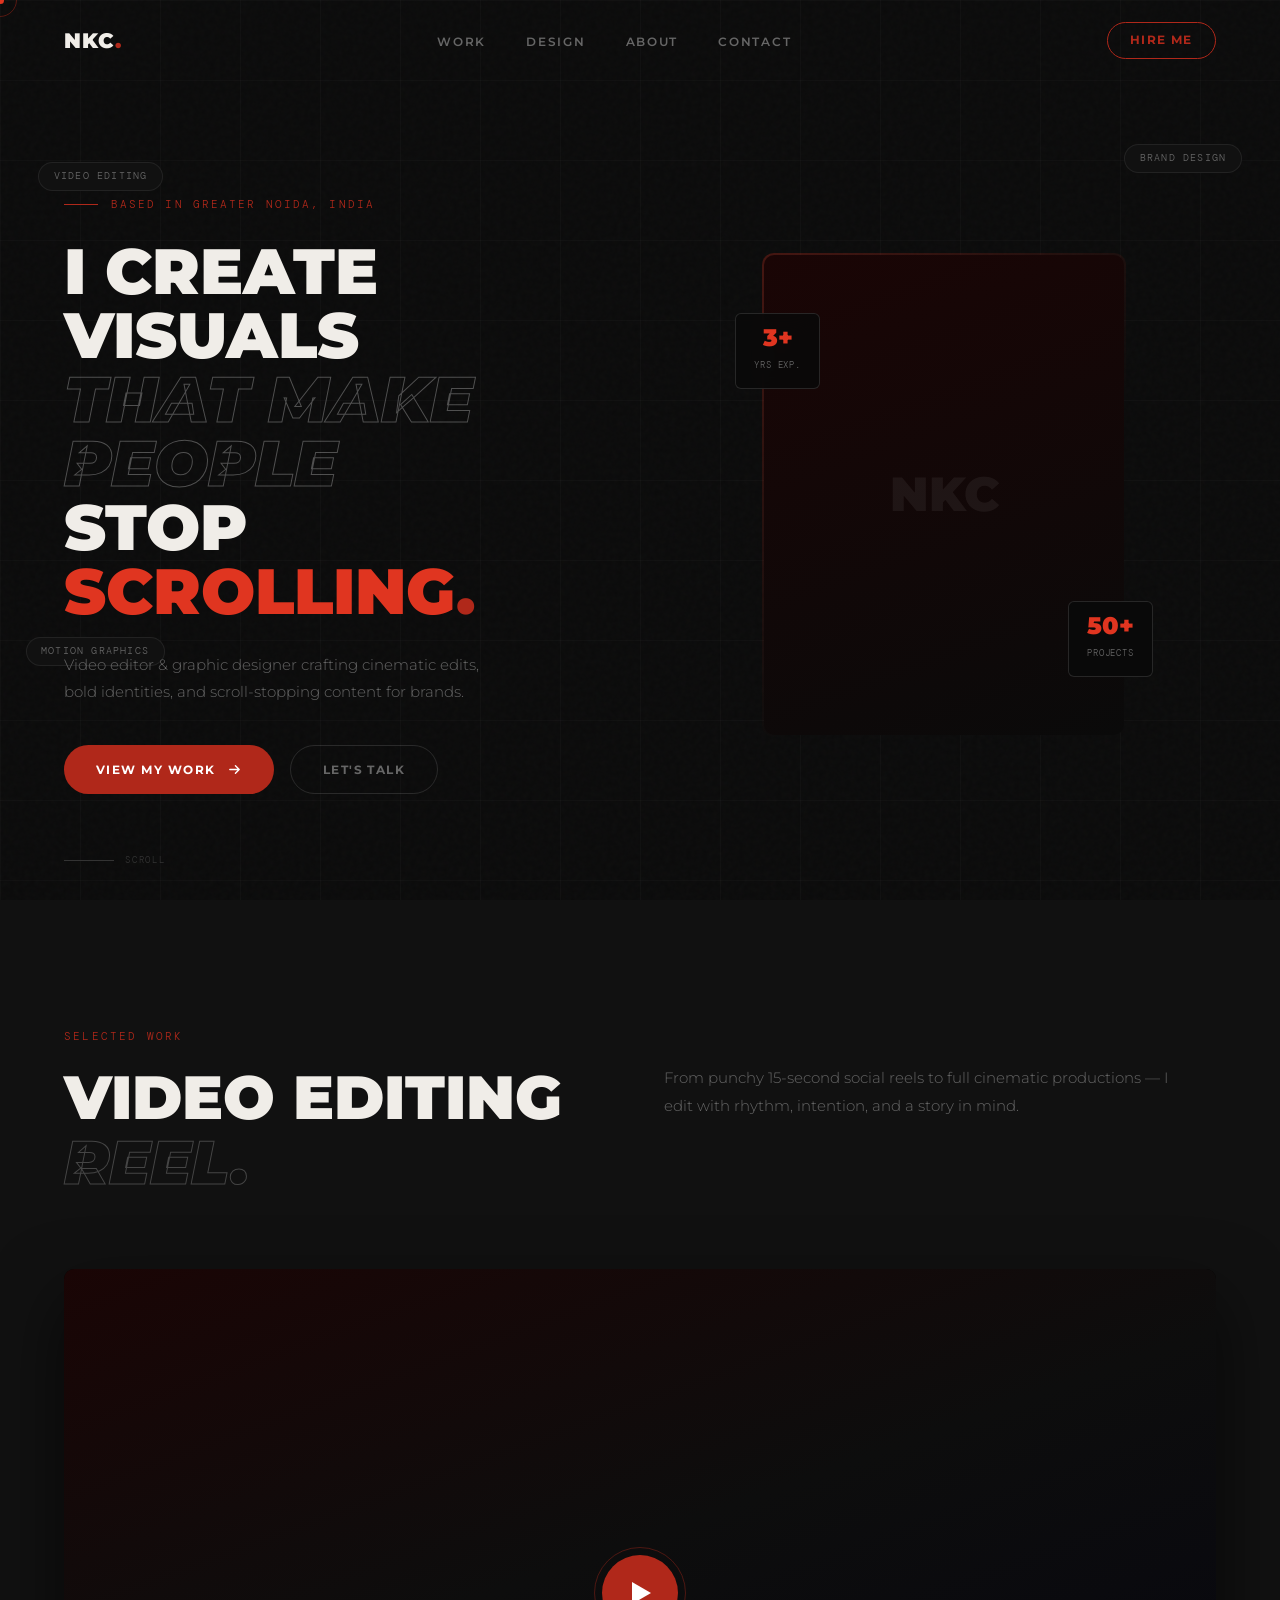
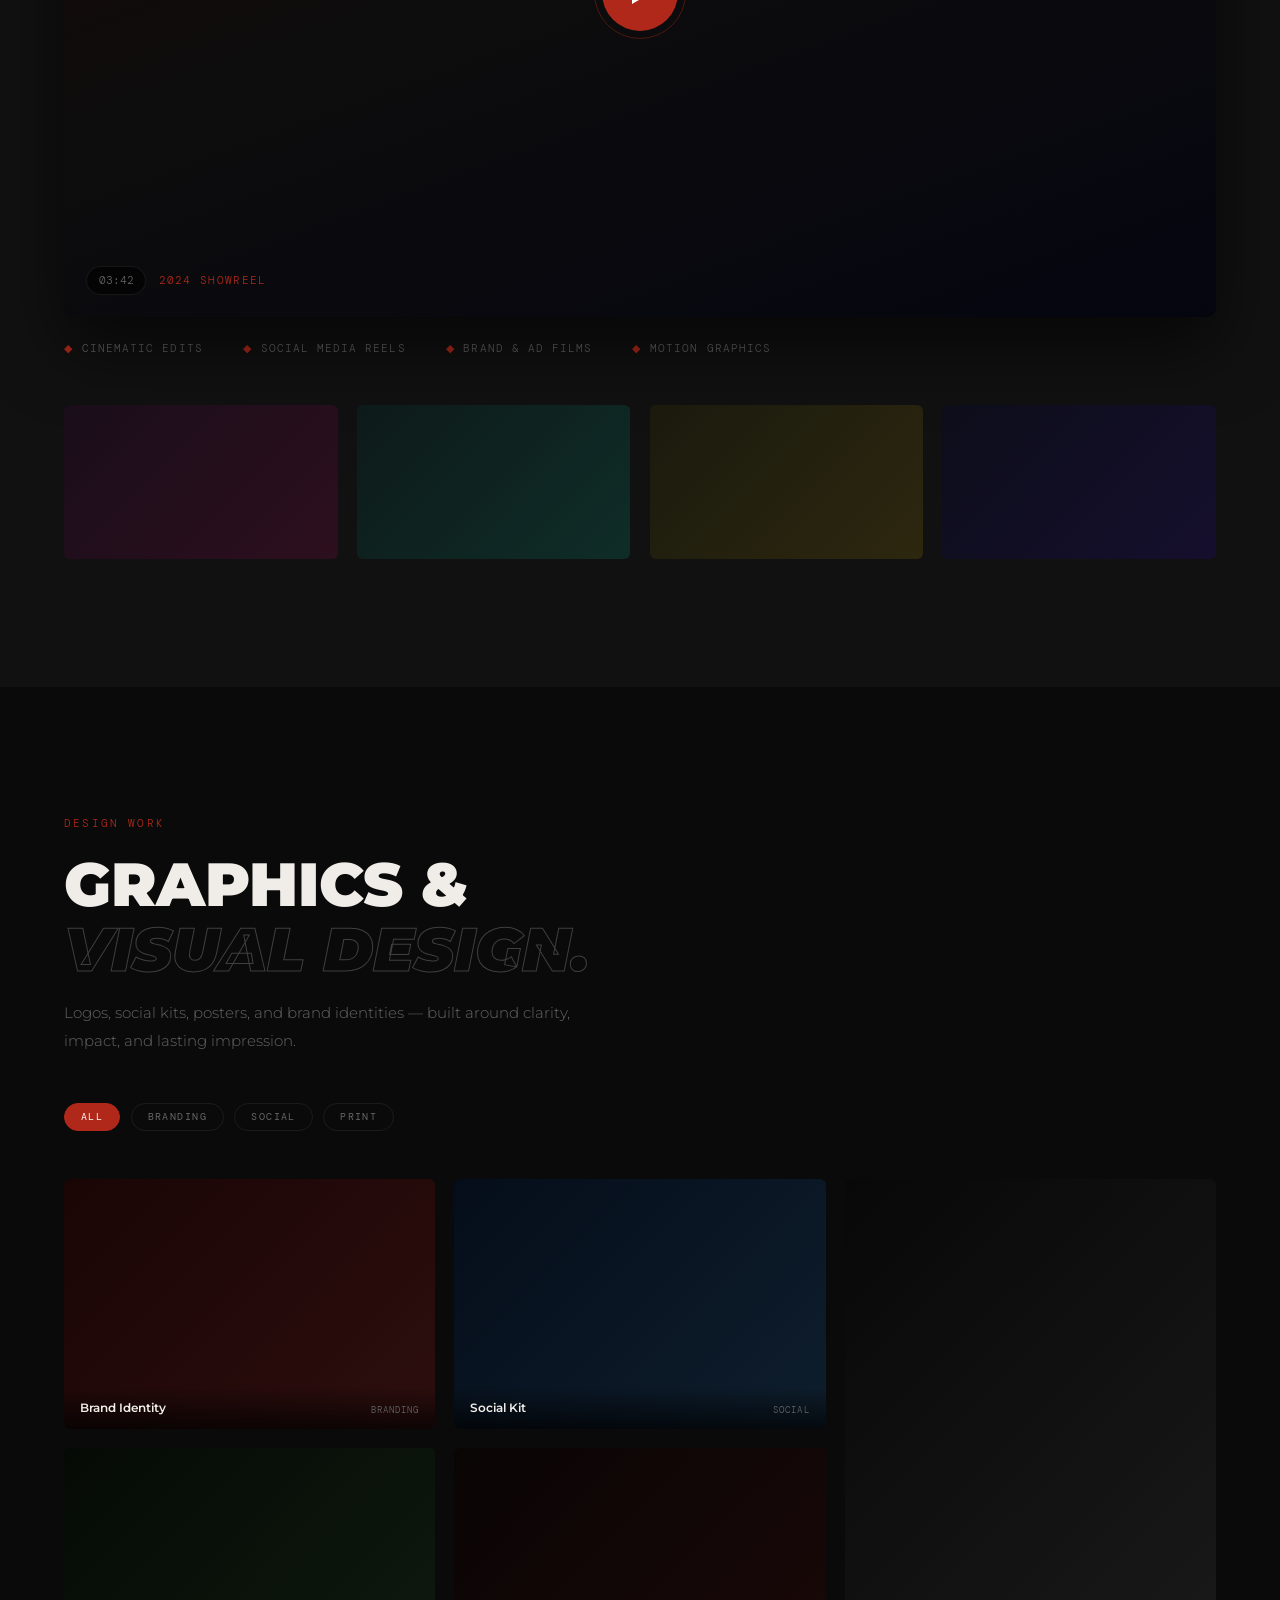
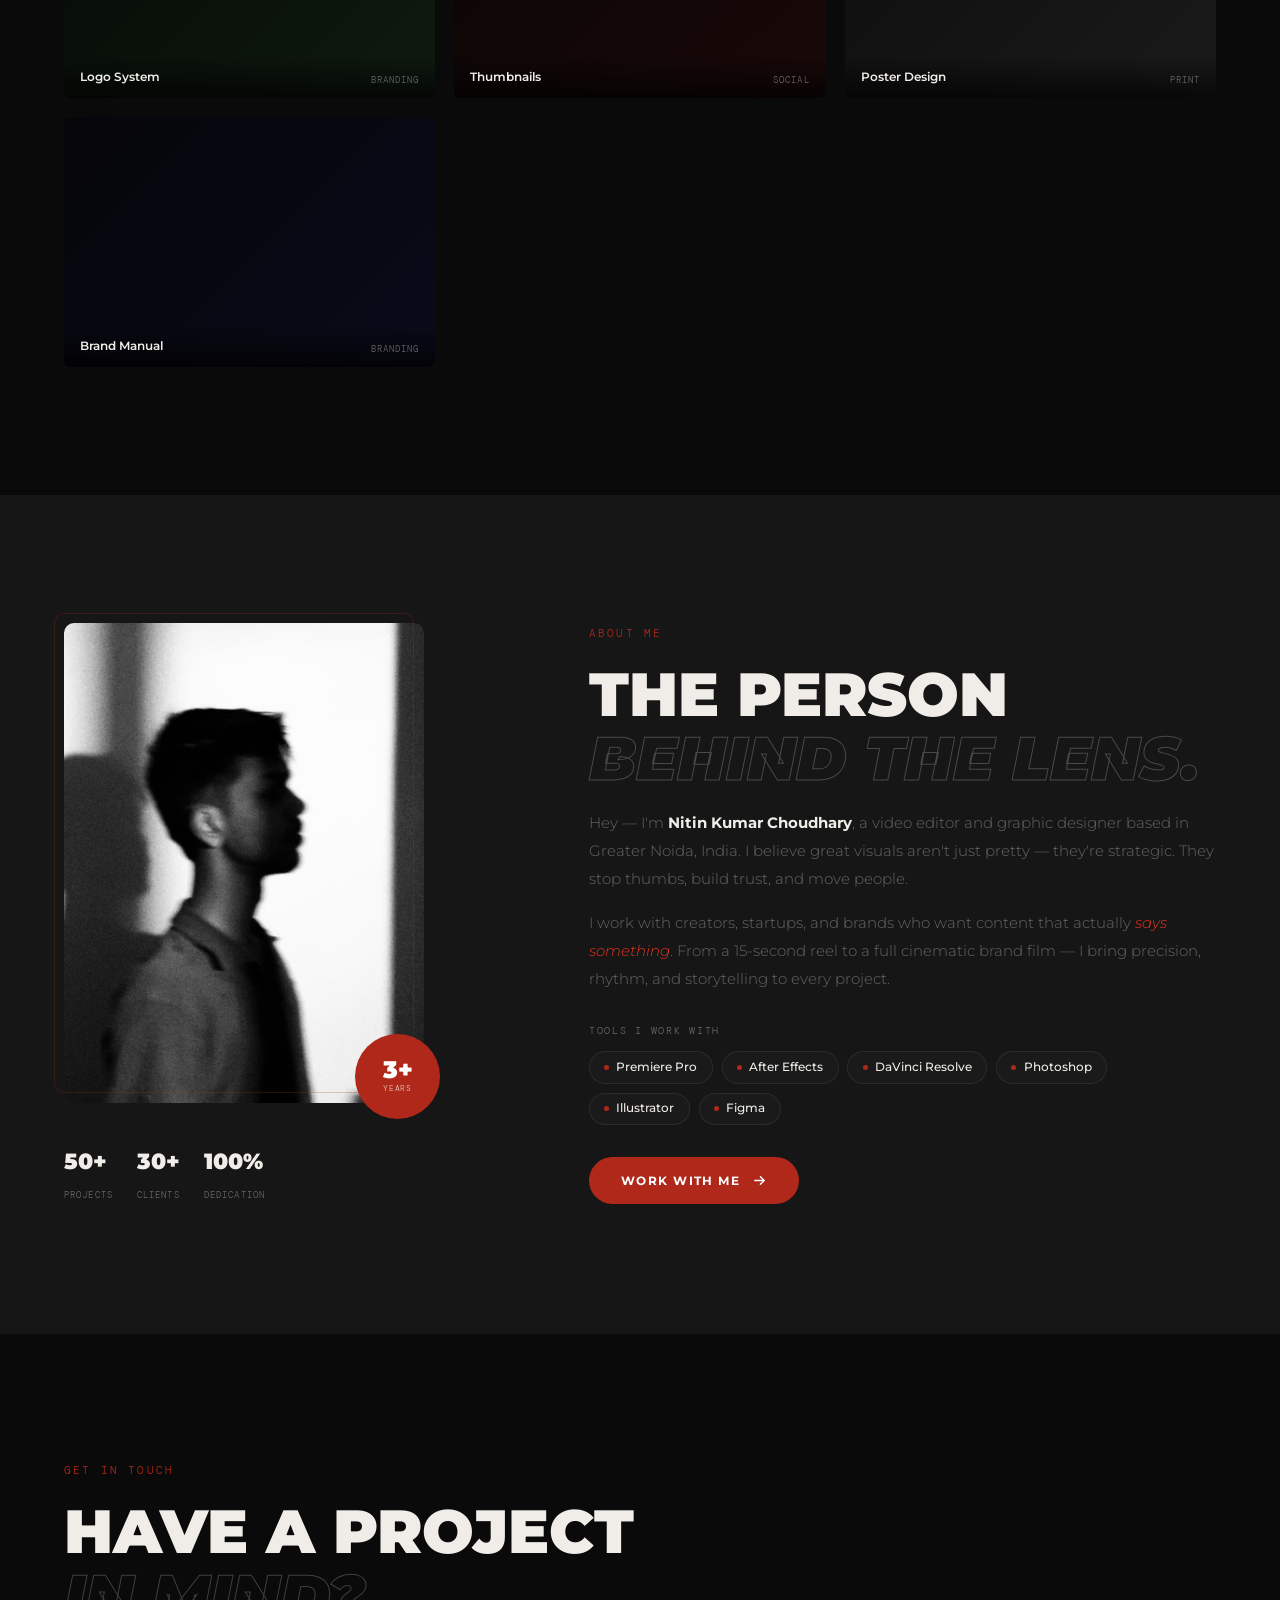
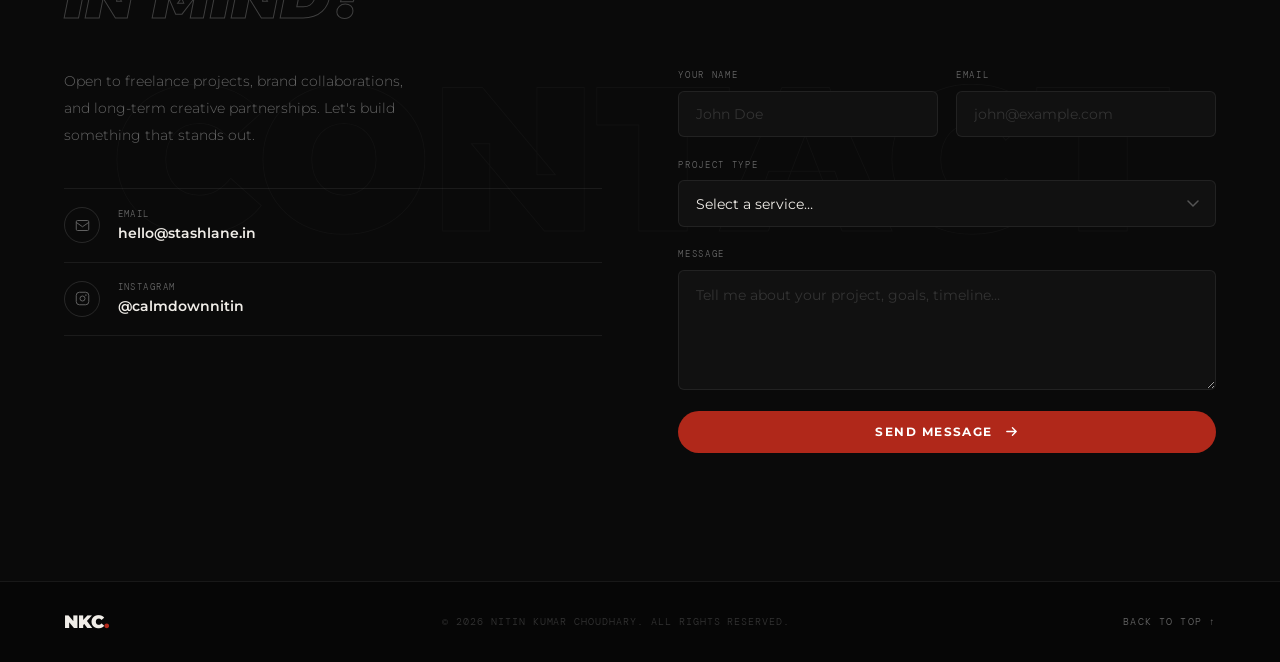
==== index.html @ e0416c18 "Update print statement from 'Hello' to 'Goodbye'" ====
<!DOCTYPE html>
<html lang="en">
<head>
<meta charset="UTF-8"/>
<meta name="viewport" content="width=device-width, initial-scale=1.0"/>
<title>Nitin Kumar Choudhary — Video Editor &amp; Graphic Designer</title>
<link href="https://fonts.googleapis.com/css2?family=Montserrat:ital,wght@0,300;0,400;0,600;0,700;0,900;1,900&family=DM+Mono:wght@300;400&display=swap" rel="stylesheet"/>
<style>
:root{--bg:#0a0a0a;--bg2:#111;--bg3:#161616;--ink:#f0ede8;--muted:#666;--muted2:#333;--accent:#b0281a;--accent2:#e03520;--glow:rgba(176,40,26,.35);--border:rgba(255,255,255,.07);--border2:rgba(255,255,255,.12);--fh:'Montserrat',sans-serif;--fm:'DM Mono',monospace;--r:10px;--rs:6px;--tr:.32s cubic-bezier(.4,0,.2,1)}
*,*::before,*::after{box-sizing:border-box;margin:0;padding:0}
html{scroll-behavior:smooth}
body{background:var(--bg);color:var(--ink);font-family:var(--fh);font-weight:300;line-height:1.65;overflow-x:hidden}
img{display:block;max-width:100%}
a{color:inherit;text-decoration:none}
button{border:none;background:none;font-family:inherit;cursor:pointer}
input,select,textarea{font-family:inherit}
.loader{position:fixed;inset:0;z-index:9999;background:var(--bg);display:flex;align-items:center;justify-content:center;transition:opacity .5s,visibility .5s}
.loader--out{opacity:0;visibility:hidden}
.l-name{display:block;font-size:2.4rem;font-weight:900;letter-spacing:.3em;margin-bottom:1.8rem;color:var(--ink)}
.l-bar{width:180px;height:1px;background:var(--border2);overflow:hidden;margin:0 auto}
.l-fill{height:100%;width:0;background:var(--accent);transition:width 1s cubic-bezier(.4,0,.2,1)}
.cursor{position:fixed;width:7px;height:7px;background:var(--accent2);border-radius:50%;pointer-events:none;z-index:9998;margin:-3.5px 0 0 -3.5px;transition:transform .05s}
.curf{position:fixed;width:34px;height:34px;border:1px solid rgba(176,40,26,.45);border-radius:50%;pointer-events:none;z-index:9997;margin:-17px 0 0 -17px;transition:border-color var(--tr),width .15s,height .15s,margin .15s,background .15s}
.cursor.h{transform:scale(0)!important}
.curf.h{width:50px;height:50px;margin:-25px 0 0 -25px;background:rgba(176,40,26,.07);border-color:var(--accent)}
.navbar{position:fixed;top:0;left:0;right:0;z-index:500;display:flex;align-items:center;justify-content:space-between;padding:1.4rem 5vw;transition:background var(--tr),padding var(--tr)}
.navbar.sc{background:rgba(10,10,10,.92);backdrop-filter:blur(16px);padding:1rem 5vw;border-bottom:1px solid var(--border)}
.nav-logo{font-size:1.3rem;font-weight:900;letter-spacing:.06em}
.ac{color:var(--accent)}
.nav-ul{display:flex;gap:2.5rem;list-style:none}
.nl{font-size:.72rem;font-weight:600;letter-spacing:.15em;text-transform:uppercase;color:var(--muted);transition:color var(--tr);position:relative}
.nl::after{content:'';position:absolute;bottom:-4px;left:0;width:0;height:1px;background:var(--accent);transition:width var(--tr)}
.nl:hover{color:var(--ink)}
.nl:hover::after{width:100%}
.nav-cta{font-size:.72rem;font-weight:700;letter-spacing:.12em;text-transform:uppercase;padding:.5rem 1.4rem;border:1px solid var(--accent);color:var(--accent);border-radius:2rem;transition:background var(--tr),color var(--tr)}
.nav-cta:hover{background:var(--accent);color:#fff}
.hbg{display:none;flex-direction:column;gap:5px;padding:4px}
.hbg span{display:block;width:24px;height:1.5px;background:var(--ink);transition:transform var(--tr),opacity var(--tr)}
.hbg.o span:nth-child(1){transform:translateY(6.5px) rotate(45deg)}
.hbg.o span:nth-child(2){opacity:0}
.hbg.o span:nth-child(3){transform:translateY(-6.5px) rotate(-45deg)}
.mob{position:fixed;inset:0;background:var(--bg);z-index:490;display:flex;flex-direction:column;align-items:center;justify-content:center;gap:2.5rem;opacity:0;pointer-events:none;transition:opacity var(--tr)}
.mob.o{opacity:1;pointer-events:auto}
.ml{font-size:2.4rem;font-weight:900;text-transform:uppercase;transition:color var(--tr)}
.ml:hover{color:var(--accent)}
.sec{padding:8rem 5vw;position:relative;overflow:hidden}
.lbl{font-family:var(--fm);font-size:.68rem;letter-spacing:.2em;text-transform:uppercase;color:var(--accent);margin-bottom:1.2rem}
.st{font-size:clamp(2.4rem,4.8vw,4rem);font-weight:900;line-height:1.05;text-transform:uppercase;margin-bottom:1.2rem}
.st em{font-style:italic;color:transparent;-webkit-text-stroke:1px rgba(255,255,255,.22)}
.sd{font-size:.93rem;color:var(--muted);max-width:520px;line-height:1.85;margin-bottom:3rem}
.btn{display:inline-flex;align-items:center;gap:.7rem;padding:.85rem 2rem;border-radius:2rem;font-size:.76rem;font-weight:700;letter-spacing:.12em;text-transform:uppercase;transition:all var(--tr);cursor:pointer}
.br{background:var(--accent);color:#fff}
.br:hover{background:var(--accent2);transform:translateY(-2px);box-shadow:0 8px 28px var(--glow)}
.bo{border:1px solid var(--border2);color:var(--muted)}
.bo:hover{border-color:var(--ink);color:var(--ink)}
.bf{width:100%;justify-content:center}
.rv{opacity:0;transform:translateY(32px);transition:opacity .7s ease var(--d,0s),transform .7s ease var(--d,0s)}
.rv.in{opacity:1;transform:none}
.hidden{display:none!important}
/* HERO */
.hero{min-height:100vh;display:grid;grid-template-columns:1fr 1fr;align-items:center;gap:4rem;padding:0 5vw;padding-top:90px;position:relative;overflow:hidden}
.h-noise{position:absolute;inset:0;background-image:url("data:image/svg+xml,%3Csvg viewBox='0 0 200 200' xmlns='http://www.w3.org/2000/svg'%3E%3Cfilter id='n'%3E%3CfeTurbulence type='fractalNoise' baseFrequency='.85' numOctaves='4' stitchTiles='stitch'/%3E%3C/filter%3E%3Crect width='100%25' height='100%25' filter='url(%23n)' opacity='.025'/%3E%3C/svg%3E");pointer-events:none;z-index:0}
.h-grid{position:absolute;inset:0;z-index:0;background-image:linear-gradient(rgba(255,255,255,.018) 1px,transparent 1px),linear-gradient(90deg,rgba(255,255,255,.018) 1px,transparent 1px);background-size:80px 80px;pointer-events:none}
.pill{position:absolute;font-family:var(--fm);font-size:.63rem;letter-spacing:.12em;text-transform:uppercase;color:var(--muted);border:1px solid var(--border);background:var(--bg2);padding:.32rem .9rem;border-radius:2rem;pointer-events:none;z-index:1}
.p1{top:18%;left:3%}.p2{bottom:26%;left:2%}.p3{top:16%;right:3%}
.h-left{position:relative;z-index:2}
.eyebrow{font-family:var(--fm);font-size:.66rem;letter-spacing:.2em;text-transform:uppercase;color:var(--accent);margin-bottom:1.6rem;display:flex;align-items:center;gap:.8rem}
.eyebrow::before{content:'';display:block;width:34px;height:1px;background:var(--accent)}
.htitle{font-size:clamp(2.8rem,5vw,5rem);font-weight:900;line-height:1.0;text-transform:uppercase;margin-bottom:1.8rem}
.ln{display:block}
.it{font-style:italic;color:transparent;-webkit-text-stroke:1px rgba(255,255,255,.28)}
.hi{color:var(--accent2)}
.hsub{font-size:.93rem;color:var(--muted);line-height:1.85;margin-bottom:2.4rem;max-width:420px}
.hctas{display:flex;gap:1rem;flex-wrap:wrap}
.h-right{position:relative;z-index:2;display:flex;justify-content:center;align-items:center}
.pwrap{position:relative;width:min(360px,90%);aspect-ratio:3/4}
.himg{width:100%;height:100%;object-fit:cover;border-radius:var(--r);filter:grayscale(15%) contrast(1.05);position:relative;z-index:1}
.pglow{position:absolute;inset:-2px;border-radius:calc(var(--r) + 2px);background:linear-gradient(135deg,var(--accent),transparent 60%);z-index:0;opacity:.35}
.pph{width:100%;height:100%;border-radius:var(--r);background:linear-gradient(160deg,#1a0505,#0a0a0a);position:relative;z-index:1;display:flex;align-items:center;justify-content:center;font-size:3rem;font-weight:900;color:rgba(255,255,255,.06)}
.sc-card{position:absolute;background:rgba(10,10,10,.88);backdrop-filter:blur(12px);border:1px solid var(--border2);border-radius:var(--rs);padding:.75rem 1.1rem;text-align:center;z-index:3}
.sc-card strong{display:block;font-size:1.5rem;font-weight:900;color:var(--accent2);line-height:1}
.sc-card span{font-family:var(--fm);font-size:.58rem;letter-spacing:.1em;color:var(--muted);text-transform:uppercase}
.s1{bottom:12%;right:-8%}.s2{top:12%;left:-8%}
.srhint{position:absolute;bottom:2rem;left:5vw;display:flex;align-items:center;gap:.7rem;font-family:var(--fm);font-size:.58rem;letter-spacing:.18em;text-transform:uppercase;color:var(--muted2);z-index:2}
.srtrack{width:50px;height:1px;background:var(--muted2);position:relative;overflow:hidden}
.srthumb{position:absolute;top:0;left:-100%;width:100%;height:100%;background:var(--accent);animation:ssc 2s ease-in-out infinite}
@keyframes ssc{0%{left:-100%}100%{left:100%}}
/* REEL */
.reel-sec{background:var(--bg2)}
.rhd{display:grid;grid-template-columns:1fr 1fr;gap:3rem;margin-bottom:3.5rem;align-items:start}
.vwrap{margin-bottom:3rem}
.vbox{width:100%;aspect-ratio:16/9;background:#000;border-radius:var(--r);overflow:hidden;position:relative;box-shadow:0 30px 70px rgba(0,0,0,.6)}
.vph{position:absolute;inset:0;display:flex;align-items:center;justify-content:center}
.vbg{position:absolute;inset:0;background:linear-gradient(160deg,#1a0505,#0d0d0d 45%,#050510)}
.plg{position:relative;z-index:2;width:76px;height:76px;background:var(--accent);border-radius:50%;display:flex;align-items:center;justify-content:center;transition:transform var(--tr),background var(--tr),box-shadow var(--tr)}
.plg:hover{transform:scale(1.1);background:var(--accent2);box-shadow:0 0 40px var(--glow)}
.rip{position:absolute;inset:-8px;border:1px solid rgba(176,40,26,.4);border-radius:50%;animation:rip 2s ease-in-out infinite}
@keyframes rip{0%,100%{transform:scale(1);opacity:.6}50%{transform:scale(1.25);opacity:0}}
.vlbl{position:absolute;bottom:1.4rem;left:1.4rem;display:flex;align-items:center;gap:.8rem;z-index:2}
.vdur{font-family:var(--fm);font-size:.68rem;background:rgba(0,0,0,.6);padding:.28rem .7rem;border-radius:2rem;border:1px solid var(--border);color:var(--muted)}
.vtag{font-family:var(--fm);font-size:.68rem;color:var(--accent);letter-spacing:.12em;text-transform:uppercase}
.vifr{width:100%;height:100%;border:none}
.vcaps{display:flex;gap:2.5rem;flex-wrap:wrap;margin-top:1.4rem}
.vcap{display:flex;align-items:center;gap:.55rem;font-family:var(--fm);font-size:.66rem;letter-spacing:.1em;color:var(--muted);text-transform:uppercase}
.vcd{color:var(--accent)}
.rgrid{display:grid;grid-template-columns:repeat(4,1fr);gap:1.2rem}
.rc{aspect-ratio:16/9;border-radius:var(--rs);overflow:hidden;position:relative;cursor:pointer}
.rt{width:100%;height:100%;transition:transform .5s cubic-bezier(.4,0,.2,1)}
.rc:hover .rt{transform:scale(1.06)}
.rt1{background:linear-gradient(135deg,#1a0d1a,#2d0f1e)}
.rt2{background:linear-gradient(135deg,#0d1a1a,#0f2d28)}
.rt3{background:linear-gradient(135deg,#1a1a0d,#2d270f)}
.rt4{background:linear-gradient(135deg,#0d0d1a,#150f2d)}
.ro{position:absolute;inset:0;background:linear-gradient(to top,rgba(0,0,0,.85),transparent 55%);display:flex;flex-direction:column;justify-content:space-between;padding:1rem;opacity:0;transition:opacity var(--tr)}
.rc:hover .ro{opacity:1}
.rpsm{width:36px;height:36px;border-radius:50%;background:var(--accent);display:flex;align-items:center;justify-content:center;align-self:center;margin:auto;transform:scale(.6);transition:transform .3s}
.rc:hover .rpsm{transform:scale(1)}
.rtag{font-family:var(--fm);font-size:.58rem;letter-spacing:.16em;text-transform:uppercase;color:var(--accent);display:block;margin-bottom:.3rem}
.rtitle{font-size:.76rem;font-weight:600;color:#fff}
/* GRAPHICS */
.gsec{background:var(--bg)}
.catrow{display:flex;gap:.65rem;flex-wrap:wrap;margin-bottom:3rem}
.cbtn{font-family:var(--fm);font-size:.63rem;letter-spacing:.14em;text-transform:uppercase;padding:.38rem 1rem;border:1px solid var(--border);border-radius:2rem;color:var(--muted);transition:all var(--tr)}
.cbtn:hover{border-color:var(--border2);color:var(--ink)}
.cbtn.on{background:var(--accent);border-color:var(--accent);color:#fff}
.ggrid{display:grid;grid-template-columns:repeat(3,1fr);grid-auto-rows:250px;gap:1.2rem}
.gc{border-radius:var(--rs);overflow:hidden;position:relative;cursor:pointer;transition:opacity .4s,transform .4s}
.gtall{grid-row:span 2}
.gi{width:100%;height:100%;transition:transform .5s cubic-bezier(.4,0,.2,1)}
.gc:hover .gi{transform:scale(1.05)}
.gi1{background:linear-gradient(135deg,#1a0505,#2d0e0e)}
.gi2{background:linear-gradient(135deg,#050d1a,#0e1e2d)}
.gi3{background:linear-gradient(135deg,#080808,#1a1a1a)}
.gi4{background:linear-gradient(135deg,#050a05,#0f1a0f)}
.gi5{background:linear-gradient(135deg,#0a0505,#1a0808)}
.gi6{background:linear-gradient(135deg,#05050a,#0a0a1a)}
.ghov{position:absolute;inset:0;background:rgba(10,10,10,.9);display:flex;flex-direction:column;align-items:flex-start;justify-content:flex-end;padding:1.4rem;opacity:0;transition:opacity var(--tr)}
.gc:hover .ghov{opacity:1}
.ghtitle{font-size:.95rem;font-weight:700;margin-bottom:.3rem}
.ghcat{font-family:var(--fm);font-size:.6rem;letter-spacing:.12em;text-transform:uppercase;color:var(--accent)}
.garr{position:absolute;top:1.1rem;right:1.1rem;font-size:1.2rem;transition:transform .25s}
.gc:hover .garr{transform:translate(3px,-3px)}
.gfoot{position:absolute;bottom:0;left:0;right:0;padding:.65rem 1rem;background:linear-gradient(to top,rgba(0,0,0,.7),transparent);display:flex;justify-content:space-between;align-items:flex-end;transition:opacity var(--tr)}
.gc:hover .gfoot{opacity:0}
.gnm{font-size:.78rem;font-weight:600}
.gtp{font-family:var(--fm);font-size:.56rem;letter-spacing:.12em;text-transform:uppercase;color:var(--muted)}
/* ABOUT */
.asec{background:var(--bg3)}
.agrid{display:grid;grid-template-columns:1fr 1.4fr;gap:6vw;align-items:center}
.apwrap{position:relative;width:100%;aspect-ratio:3/4;max-width:360px}
.aimg{width:100%;height:100%;object-fit:cover;border-radius:var(--r);filter:grayscale(15%)}
.aborder{position:absolute;top:-10px;left:-10px;right:10px;bottom:10px;border:1px solid var(--accent);border-radius:var(--r);opacity:.25;pointer-events:none}
.abadge{position:absolute;bottom:-1rem;right:-1rem;width:85px;height:85px;background:var(--accent);border-radius:50%;display:flex;flex-direction:column;align-items:center;justify-content:center;z-index:3}
.abadge strong{font-size:1.5rem;font-weight:900;color:#fff;line-height:1}
.abadge span{font-family:var(--fm);font-size:.52rem;letter-spacing:.1em;color:rgba(255,255,255,.75);text-transform:uppercase}
.astats{display:flex;gap:1.5rem;margin-top:2.5rem}
.astat strong{display:block;font-size:1.4rem;font-weight:900}
.astat span{font-family:var(--fm);font-size:.58rem;letter-spacing:.12em;color:var(--muted);text-transform:uppercase}
.bio{font-size:.93rem;color:var(--muted);line-height:1.88;margin-bottom:1rem}
.bio strong{color:var(--ink);font-weight:700}
.bio em{color:var(--accent2);font-style:italic}
.tlbl{font-family:var(--fm);font-size:.6rem;letter-spacing:.18em;text-transform:uppercase;color:var(--muted);margin:1.8rem 0 .8rem}
.trow{display:flex;flex-wrap:wrap;gap:.55rem;margin-bottom:2rem}
.tool{display:flex;align-items:center;gap:.45rem;padding:.35rem .9rem;border:1px solid var(--border);border-radius:2rem;font-size:.73rem;font-weight:500;background:rgba(255,255,255,.02);transition:border-color var(--tr),background var(--tr)}
.tool:hover{border-color:var(--accent);background:rgba(176,40,26,.06)}
.tdot{width:5px;height:5px;border-radius:50%;background:var(--accent);flex-shrink:0}
/* CONTACT */
.csec{background:var(--bg);position:relative;overflow:hidden}
.cbgtxt{position:absolute;top:50%;left:50%;transform:translate(-50%,-50%);font-size:clamp(5rem,16vw,16rem);font-weight:900;color:transparent;-webkit-text-stroke:1px rgba(255,255,255,.03);user-select:none;pointer-events:none;white-space:nowrap}
.cin{display:grid;grid-template-columns:1fr 1fr;gap:6vw;position:relative;z-index:1;margin-top:2.5rem}
.csub{font-size:.9rem;color:var(--muted);line-height:1.85;max-width:360px;margin-bottom:2.5rem}
.clist{display:flex;flex-direction:column}
.crow{display:flex;align-items:center;gap:1.1rem;padding:1.1rem 0;border-bottom:1px solid var(--border);transition:color var(--tr)}
.crow:first-child{border-top:1px solid var(--border)}
.crow:hover{color:var(--accent2)}
.cicon{width:36px;height:36px;border:1px solid var(--border2);border-radius:50%;display:flex;align-items:center;justify-content:center;flex-shrink:0;color:var(--muted);transition:border-color var(--tr),color var(--tr)}
.crow:hover .cicon{border-color:var(--accent);color:var(--accent)}
.clbl{display:block;font-family:var(--fm);font-size:.56rem;letter-spacing:.16em;text-transform:uppercase;color:var(--muted)}
.cval{display:block;font-size:.85rem;font-weight:600}
.cform{display:flex;flex-direction:column;gap:1.3rem}
.frow{display:grid;grid-template-columns:1fr 1fr;gap:1.1rem}
.fgrp{display:flex;flex-direction:column;gap:.45rem}
.flbl{font-family:var(--fm);font-size:.58rem;letter-spacing:.18em;text-transform:uppercase;color:var(--muted)}
.fin{background:var(--bg2);border:1px solid var(--border);border-radius:var(--rs);padding:.82rem 1.05rem;color:var(--ink);font-size:.88rem;outline:none;transition:border-color var(--tr),box-shadow var(--tr);-webkit-appearance:none;appearance:none;width:100%}
.fin:focus{border-color:var(--accent);box-shadow:0 0 0 3px rgba(176,40,26,.12)}
.fin::placeholder{color:var(--muted2)}
.fsel{background-image:url("data:image/svg+xml,%3Csvg xmlns='http://www.w3.org/2000/svg' width='12' height='8' viewBox='0 0 12 8'%3E%3Cpath d='M1 1l5 5 5-5' stroke='%23555' stroke-width='1.5' fill='none' stroke-linecap='round'/%3E%3C/svg%3E");background-repeat:no-repeat;background-position:right 1rem center;padding-right:2.5rem}
.fsel option{background:var(--bg2)}
.ftx{min-height:120px;resize:vertical;line-height:1.7}
.fok{font-family:var(--fm);font-size:.72rem;letter-spacing:.1em;color:#4caf7d;padding:.75rem 1rem;background:rgba(76,175,125,.08);border:1px solid rgba(76,175,125,.2);border-radius:var(--rs);text-align:center}
.ferr{font-family:var(--fm);font-size:.72rem;letter-spacing:.1em;color:#e03520;padding:.75rem 1rem;background:rgba(224,53,32,.08);border:1px solid rgba(224,53,32,.2);border-radius:var(--rs);text-align:center}
footer{background:#060606;border-top:1px solid var(--border);padding:1.6rem 5vw}
.finr{display:flex;justify-content:space-between;align-items:center;flex-wrap:wrap;gap:1rem}
.flogo{font-size:1.1rem;font-weight:900}
.fcopy{font-family:var(--fm);font-size:.6rem;letter-spacing:.1em;color:var(--muted2);text-transform:uppercase}
.ftop{font-family:var(--fm);font-size:.6rem;letter-spacing:.12em;text-transform:uppercase;color:var(--muted);transition:color var(--tr)}
.ftop:hover{color:var(--accent)}
@media(max-width:1024px){
.hero{grid-template-columns:1fr;padding-top:100px;gap:2.5rem}
.h-right{order:-1}.pwrap{width:min(280px,80%);margin:0 auto}
.s1{right:-4%}.s2{left:-4%}
.rhd{grid-template-columns:1fr;gap:1rem}
.agrid{grid-template-columns:1fr;gap:3rem}
.apwrap{max-width:260px}
.cin{grid-template-columns:1fr}
.ggrid{grid-template-columns:repeat(2,1fr)}
}
@media(max-width:768px){
.sec{padding:5.5rem 5vw}
.nav-ul,.nav-cta{display:none}
.hbg{display:flex}
.htitle{font-size:clamp(2.3rem,9vw,3.5rem)}
.pill{display:none}
.rgrid{grid-template-columns:repeat(2,1fr)}
.ggrid{grid-template-columns:1fr}
.gtall{grid-row:span 1;aspect-ratio:16/9}
.frow{grid-template-columns:1fr}
.cbgtxt{display:none}
.hero{min-height:auto;padding-bottom:3.5rem}
.srhint{display:none}
.cursor,.curf{display:none}
.astats{flex-wrap:wrap}
.hctas{flex-direction:column;align-items:flex-start}
.btn{width:100%;justify-content:center}
}
@media(max-width:480px){.rgrid{grid-template-columns:1fr}}
</style>
</head>
<body>

<div class="loader" id="loader">
  <div><span class="l-name">NKC</span><div class="l-bar"><div class="l-fill" id="lf"></div></div></div>
</div>
<div class="cursor" id="cur"></div>
<div class="curf" id="curf"></div>

<nav class="navbar" id="nav">
  <a class="nav-logo" href="#">NKC<span class="ac">.</span></a>
  <ul class="nav-ul">
    <li><a href="#reel" class="nl">Work</a></li>
    <li><a href="#graphics" class="nl">Design</a></li>
    <li><a href="#about" class="nl">About</a></li>
    <li><a href="#contact" class="nl">Contact</a></li>
  </ul>
  <a href="#contact" class="nav-cta">Hire Me</a>
  <button class="hbg" id="hbg" aria-label="Menu"><span></span><span></span><span></span></button>
</nav>
<div class="mob" id="mob">
  <a href="#reel" class="ml">Work</a>
  <a href="#graphics" class="ml">Design</a>
  <a href="#about" class="ml">About</a>
  <a href="#contact" class="ml">Contact</a>
</div>

<!-- HERO -->
<section class="hero" id="top">
  <div class="h-noise"></div><div class="h-grid"></div>
  <div class="pill p1">Video Editing</div>
  <div class="pill p2">Motion Graphics</div>
  <div class="pill p3">Brand Design</div>
  <div class="h-left">
    <p class="eyebrow rv" style="--d:.1s">Based in Greater Noida, India</p>
    <h1 class="htitle rv" style="--d:.25s">
      <span class="ln">I create visuals</span>
      <span class="ln it">that make people</span>
      <span class="ln">stop <span class="hi">scrolling</span><span class="ac">.</span></span>
    </h1>
    <p class="hsub rv" style="--d:.4s">Video editor &amp; graphic designer crafting cinematic edits, bold identities, and scroll-stopping content for brands.</p>
    <div class="hctas rv" style="--d:.55s">
      <a href="#reel" class="btn br">View My Work <svg width="15" height="15" viewBox="0 0 16 16" fill="none"><path d="M3 8h10M9 4l4 4-4 4" stroke="currentColor" stroke-width="1.5" stroke-linecap="round" stroke-linejoin="round"/></svg></a>
      <a href="#contact" class="btn bo">Let's Talk</a>
    </div>
  </div>
  <div class="h-right rv" style="--d:.35s">
    <div class="pwrap">
      <div class="pph">NKC</div>
      <!-- Replace div above with: <img src="your-photo.jpg" alt="Nitin" class="himg"> -->
      <div class="pglow"></div>
      <div class="sc-card s1"><strong>50+</strong><span>Projects</span></div>
      <div class="sc-card s2"><strong>3+</strong><span>Yrs Exp.</span></div>
    </div>
  </div>
  <div class="srhint"><div class="srtrack"><div class="srthumb"></div></div><span>Scroll</span></div>
</section>

<!-- REEL -->
<section class="sec reel-sec" id="reel">
  <div class="lbl rv">Selected Work</div>
  <div class="rhd">
    <h2 class="st rv">Video Editing<br><em>Reel.</em></h2>
    <p class="sd rv">From punchy 15-second social reels to full cinematic productions — I edit with rhythm, intention, and a story in mind.</p>
  </div>
  <div class="vwrap rv">
    <div class="vbox">
      <div class="vph" id="vph">
        <div class="vbg"></div>
        <button class="plg" id="plg" aria-label="Play"><div class="rip"></div><svg width="26" height="26" viewBox="0 0 26 26" fill="white"><polygon points="5,2 24,13 5,24"/></svg></button>
        <div class="vlbl"><span class="vdur">03:42</span><span class="vtag">2024 Showreel</span></div>
      </div>
      <iframe id="vfr" class="vifr hidden" src="" data-src="https://www.youtube.com/embed/YOUR_VIDEO_ID?autoplay=1&rel=0" allow="autoplay;encrypted-media" allowfullscreen title="Showreel"></iframe>
    </div>
    <div class="vcaps">
      <span class="vcap"><span class="vcd">◆</span>Cinematic edits</span>
      <span class="vcap"><span class="vcd">◆</span>Social media reels</span>
      <span class="vcap"><span class="vcd">◆</span>Brand &amp; ad films</span>
      <span class="vcap"><span class="vcd">◆</span>Motion graphics</span>
    </div>
  </div>
  <div class="rgrid">
    <div class="rc rv" style="--d:0s"><div class="rt rt1"></div><div class="ro"><div class="rpsm"><svg width="13" height="13" viewBox="0 0 14 14" fill="white"><polygon points="2,1 13,7 2,13"/></svg></div><div><span class="rtag">Brand Film</span><p class="rtitle">Product Launch — 60s Cut</p></div></div></div>
    <div class="rc rv" style="--d:.08s"><div class="rt rt2"></div><div class="ro"><div class="rpsm"><svg width="13" height="13" viewBox="0 0 14 14" fill="white"><polygon points="2,1 13,7 2,13"/></svg></div><div><span class="rtag">Social Media</span><p class="rtitle">Instagram Reels Pack</p></div></div></div>
    <div class="rc rv" style="--d:.16s"><div class="rt rt3"></div><div class="ro"><div class="rpsm"><svg width="13" height="13" viewBox="0 0 14 14" fill="white"><polygon points="2,1 13,7 2,13"/></svg></div><div><span class="rtag">Cinematic</span><p class="rtitle">Wedding Highlight Film</p></div></div></div>
    <div class="rc rv" style="--d:.24s"><div class="rt rt4"></div><div class="ro"><div class="rpsm"><svg width="13" height="13" viewBox="0 0 14 14" fill="white"><polygon points="2,1 13,7 2,13"/></svg></div><div><span class="rtag">Motion</span><p class="rtitle">Animated Explainer</p></div></div></div>
  </div>
</section>

<!-- GRAPHICS -->
<section class="sec gsec" id="graphics">
  <div class="lbl rv">Design Work</div>
  <h2 class="st rv">Graphics &amp;<br><em>Visual Design.</em></h2>
  <p class="sd rv">Logos, social kits, posters, and brand identities — built around clarity, impact, and lasting impression.</p>
  <div class="catrow rv">
    <button class="cbtn on" data-c="all">All</button>
    <button class="cbtn" data-c="branding">Branding</button>
    <button class="cbtn" data-c="social">Social</button>
    <button class="cbtn" data-c="print">Print</button>
  </div>
  <div class="ggrid">
    <div class="gc rv" data-c="branding" style="--d:0s"><div class="gi gi1"></div><div class="ghov"><p class="ghtitle">Brand Identity Kit</p><span class="ghcat">Logo · Typography · Colors</span><span class="garr">↗</span></div><div class="gfoot"><span class="gnm">Brand Identity</span><span class="gtp">Branding</span></div></div>
    <div class="gc rv" data-c="social" style="--d:.07s"><div class="gi gi2"></div><div class="ghov"><p class="ghtitle">Social Media Pack</p><span class="ghcat">Instagram · Stories · Reels</span><span class="garr">↗</span></div><div class="gfoot"><span class="gnm">Social Kit</span><span class="gtp">Social</span></div></div>
    <div class="gc gtall rv" data-c="print" style="--d:.14s"><div class="gi gi3"></div><div class="ghov"><p class="ghtitle">Event Poster Series</p><span class="ghcat">Print · Digital</span><span class="garr">↗</span></div><div class="gfoot"><span class="gnm">Poster Design</span><span class="gtp">Print</span></div></div>
    <div class="gc rv" data-c="branding" style="--d:.21s"><div class="gi gi4"></div><div class="ghov"><p class="ghtitle">Logo Design</p><span class="ghcat">Wordmark · Icon</span><span class="garr">↗</span></div><div class="gfoot"><span class="gnm">Logo System</span><span class="gtp">Branding</span></div></div>
    <div class="gc rv" data-c="social" style="--d:.28s"><div class="gi gi5"></div><div class="ghov"><p class="ghtitle">YouTube Thumbnails</p><span class="ghcat">High CTR Design</span><span class="garr">↗</span></div><div class="gfoot"><span class="gnm">Thumbnails</span><span class="gtp">Social</span></div></div>
    <div class="gc rv" data-c="branding" style="--d:.35s"><div class="gi gi6"></div><div class="ghov"><p class="ghtitle">Brand Guidelines</p><span class="ghcat">Full Style System</span><span class="garr">↗</span></div><div class="gfoot"><span class="gnm">Brand Manual</span><span class="gtp">Branding</span></div></div>
  </div>
</section>

<!-- ABOUT -->
<section class="sec asec" id="about">
  <div class="agrid">
    <div class="rv">
      <div class="apwrap">
        <img src="your-photo.jpg" alt="Nitin Kumar Choudhary" class="aimg" onerror="this.style.cssText='width:100%;height:100%;object-fit:cover;border-radius:10px;background:linear-gradient(160deg,#1a0505,#0a0a0a)'"/>
        <div class="aborder"></div>
        <div class="abadge"><strong>3+</strong><span>Years</span></div>
      </div>
      <div class="astats">
        <div class="astat"><strong>50+</strong><span>Projects</span></div>
        <div class="astat"><strong>30+</strong><span>Clients</span></div>
        <div class="astat"><strong>100%</strong><span>Dedication</span></div>
      </div>
    </div>
    <div class="rv" style="--d:.15s">
      <div class="lbl">About Me</div>
      <h2 class="st">The person<br><em>behind the lens.</em></h2>
      <p class="bio">Hey — I'm <strong>Nitin Kumar Choudhary</strong>, a video editor and graphic designer based in Greater Noida, India. I believe great visuals aren't just pretty — they're strategic. They stop thumbs, build trust, and move people.</p>
      <p class="bio">I work with creators, startups, and brands who want content that actually <em>says something</em>. From a 15-second reel to a full cinematic brand film — I bring precision, rhythm, and storytelling to every project.</p>
      <p class="tlbl">Tools I work with</p>
      <div class="trow">
        <span class="tool"><span class="tdot"></span>Premiere Pro</span>
        <span class="tool"><span class="tdot"></span>After Effects</span>
        <span class="tool"><span class="tdot"></span>DaVinci Resolve</span>
        <span class="tool"><span class="tdot"></span>Photoshop</span>
        <span class="tool"><span class="tdot"></span>Illustrator</span>
        <span class="tool"><span class="tdot"></span>Figma</span>
      </div>
      <a href="#contact" class="btn br">Work With Me <svg width="15" height="15" viewBox="0 0 16 16" fill="none"><path d="M3 8h10M9 4l4 4-4 4" stroke="currentColor" stroke-width="1.5" stroke-linecap="round" stroke-linejoin="round"/></svg></a>
    </div>
  </div>
</section>

<!-- CONTACT -->
<section class="sec csec" id="contact">
  <div class="cbgtxt">CONTACT</div>
  <div class="lbl rv">Get In Touch</div>
  <h2 class="st rv">Have a project<br><em>in mind?</em></h2>
  <div class="cin">
    <div class="rv">
      <p class="csub">Open to freelance projects, brand collaborations, and long-term creative partnerships. Let's build something that stands out.</p>
      <div class="clist">
        <a href="mailto:hello@stashlane.in" class="crow"><div class="cicon"><svg width="15" height="15" viewBox="0 0 24 24" fill="none" stroke="currentColor" stroke-width="1.5"><rect x="2" y="4" width="20" height="16" rx="2"/><path d="m2 7 10 7 10-7"/></svg></div><div><span class="clbl">Email</span><span class="cval">hello@stashlane.in</span></div></a>
        <a href="https://instagram.com/calmdownnitin" target="_blank" class="crow"><div class="cicon"><svg width="15" height="15" viewBox="0 0 24 24" fill="none" stroke="currentColor" stroke-width="1.5"><rect x="2" y="2" width="20" height="20" rx="5"/><circle cx="12" cy="12" r="4"/><circle cx="17.5" cy="6.5" r="0.5" fill="currentColor"/></svg></div><div><span class="clbl">Instagram</span><span class="cval">@calmdownnitin</span></div></a>

      </div>
    </div>
    <div class="rv" style="--d:.2s">
      <form class="cform" id="cform" novalidate>
        <div class="frow">
          <div class="fgrp"><label class="flbl" for="fn">Your Name</label><input class="fin" type="text" id="fn" name="name" placeholder="John Doe" required/></div>
          <div class="fgrp"><label class="flbl" for="fe">Email</label><input class="fin" type="email" id="fe" name="email" placeholder="john@example.com" required/></div>
        </div>
        <div class="fgrp"><label class="flbl" for="fs">Project Type</label>
          <select class="fin fsel" id="fs" name="service"><option value="">Select a service…</option><option>Video Editing</option><option>Graphic Design</option><option>Brand Identity</option><option>Social Media Content</option><option>Full Package</option></select>
        </div>
        <div class="fgrp"><label class="flbl" for="fm">Message</label><textarea class="fin ftx" id="fm" name="message" placeholder="Tell me about your project, goals, timeline…" required></textarea></div>
        <button type="submit" class="btn br bf" id="sbtn"><span id="btxt">Send Message</span><svg width="15" height="15" viewBox="0 0 16 16" fill="none"><path d="M3 8h10M9 4l4 4-4 4" stroke="currentColor" stroke-width="1.5" stroke-linecap="round" stroke-linejoin="round"/></svg></button>
        <p class="fok hidden" id="fok">✓ Message sent! I'll get back to you within 24 hours.</p>
        <p class="ferr hidden" id="ferr">✕ Something went wrong. Please try again or email me directly.</p>
      </form>
    </div>
  </div>
</section>

<footer>
  <div class="finr">
    <span class="flogo">NKC<span class="ac">.</span></span>
    <span class="fcopy">© 2026 Nitin Kumar Choudhary. All rights reserved.</span>
    <a href="#top" class="ftop">Back to top ↑</a>
  </div>
</footer>

<script>
window.addEventListener('load',()=>{
  document.getElementById('lf').style.width='100%';
  setTimeout(()=>document.getElementById('loader').classList.add('loader--out'),1100);
});
const cur=document.getElementById('cur'),curf=document.getElementById('curf');
let mx=0,my=0,fx=0,fy=0;
document.addEventListener('mousemove',e=>{mx=e.clientX;my=e.clientY;cur.style.transform=`translate(${mx}px,${my}px)`;});
(function tick(){fx+=(mx-fx)*.12;fy+=(my-fy)*.12;curf.style.transform=`translate(${fx}px,${fy}px)`;requestAnimationFrame(tick);})();
document.querySelectorAll('a,button,.rc,.gc').forEach(el=>{
  el.addEventListener('mouseenter',()=>{cur.classList.add('h');curf.classList.add('h');});
  el.addEventListener('mouseleave',()=>{cur.classList.remove('h');curf.classList.remove('h');});
});
window.addEventListener('scroll',()=>document.getElementById('nav').classList.toggle('sc',scrollY>60));
const hbg=document.getElementById('hbg'),mob=document.getElementById('mob');
hbg.addEventListener('click',()=>{hbg.classList.toggle('o');mob.classList.toggle('o');});
document.querySelectorAll('.ml').forEach(l=>l.addEventListener('click',()=>{hbg.classList.remove('o');mob.classList.remove('o');}));
document.querySelectorAll('a[href^="#"]').forEach(a=>{
  a.addEventListener('click',e=>{const t=document.querySelector(a.getAttribute('href'));if(t){e.preventDefault();t.scrollIntoView({behavior:'smooth'});}});
});
const obs=new IntersectionObserver(entries=>entries.forEach(e=>{if(e.isIntersecting){e.target.classList.add('in');obs.unobserve(e.target);}}),{threshold:.1});
document.querySelectorAll('.rv').forEach(el=>obs.observe(el));
document.getElementById('plg').addEventListener('click',()=>{
  const f=document.getElementById('vfr');f.src=f.dataset.src;
  document.getElementById('vph').classList.add('hidden');f.classList.remove('hidden');
});
document.querySelectorAll('.cbtn').forEach(btn=>{
  btn.addEventListener('click',()=>{
    document.querySelectorAll('.cbtn').forEach(b=>b.classList.remove('on'));btn.classList.add('on');
    const c=btn.dataset.c;
    document.querySelectorAll('.gc').forEach(card=>{const s=c==='all'||card.dataset.c===c;card.style.opacity=s?'1':'0.2';card.style.pointerEvents=s?'auto':'none';});
  });
});
document.getElementById('cform').addEventListener('submit',async e=>{
  e.preventDefault();
  const btn=document.getElementById('sbtn'),txt=document.getElementById('btxt');
  const ok=document.getElementById('fok'),err=document.getElementById('ferr');
  btn.disabled=true; txt.textContent='Sending…';
  err.classList.add('hidden');
  const data=new FormData(e.target);
  try{
    const res=await fetch('https://formspree.io/f/YOUR_FORMSPREE_ID',{method:'POST',body:data,headers:{'Accept':'application/json'}});
    if(res.ok){btn.classList.add('hidden');ok.classList.remove('hidden');e.target.reset();}
    else{throw new Error();}
  }catch{
    btn.disabled=false; txt.textContent='Send Message';
    err.classList.remove('hidden');
  }
});
document.addEventListener('mousemove',e=>{
  const cx=innerWidth/2,cy=innerHeight/2,dx=(e.clientX-cx)/cx,dy=(e.clientY-cy)/cy;
  document.querySelectorAll('.pill').forEach((p,i)=>{const d=(i+1)*7;p.style.transform=`translate(${dx*d}px,${dy*d}px)`;});
});
</script>
</body>
</html>
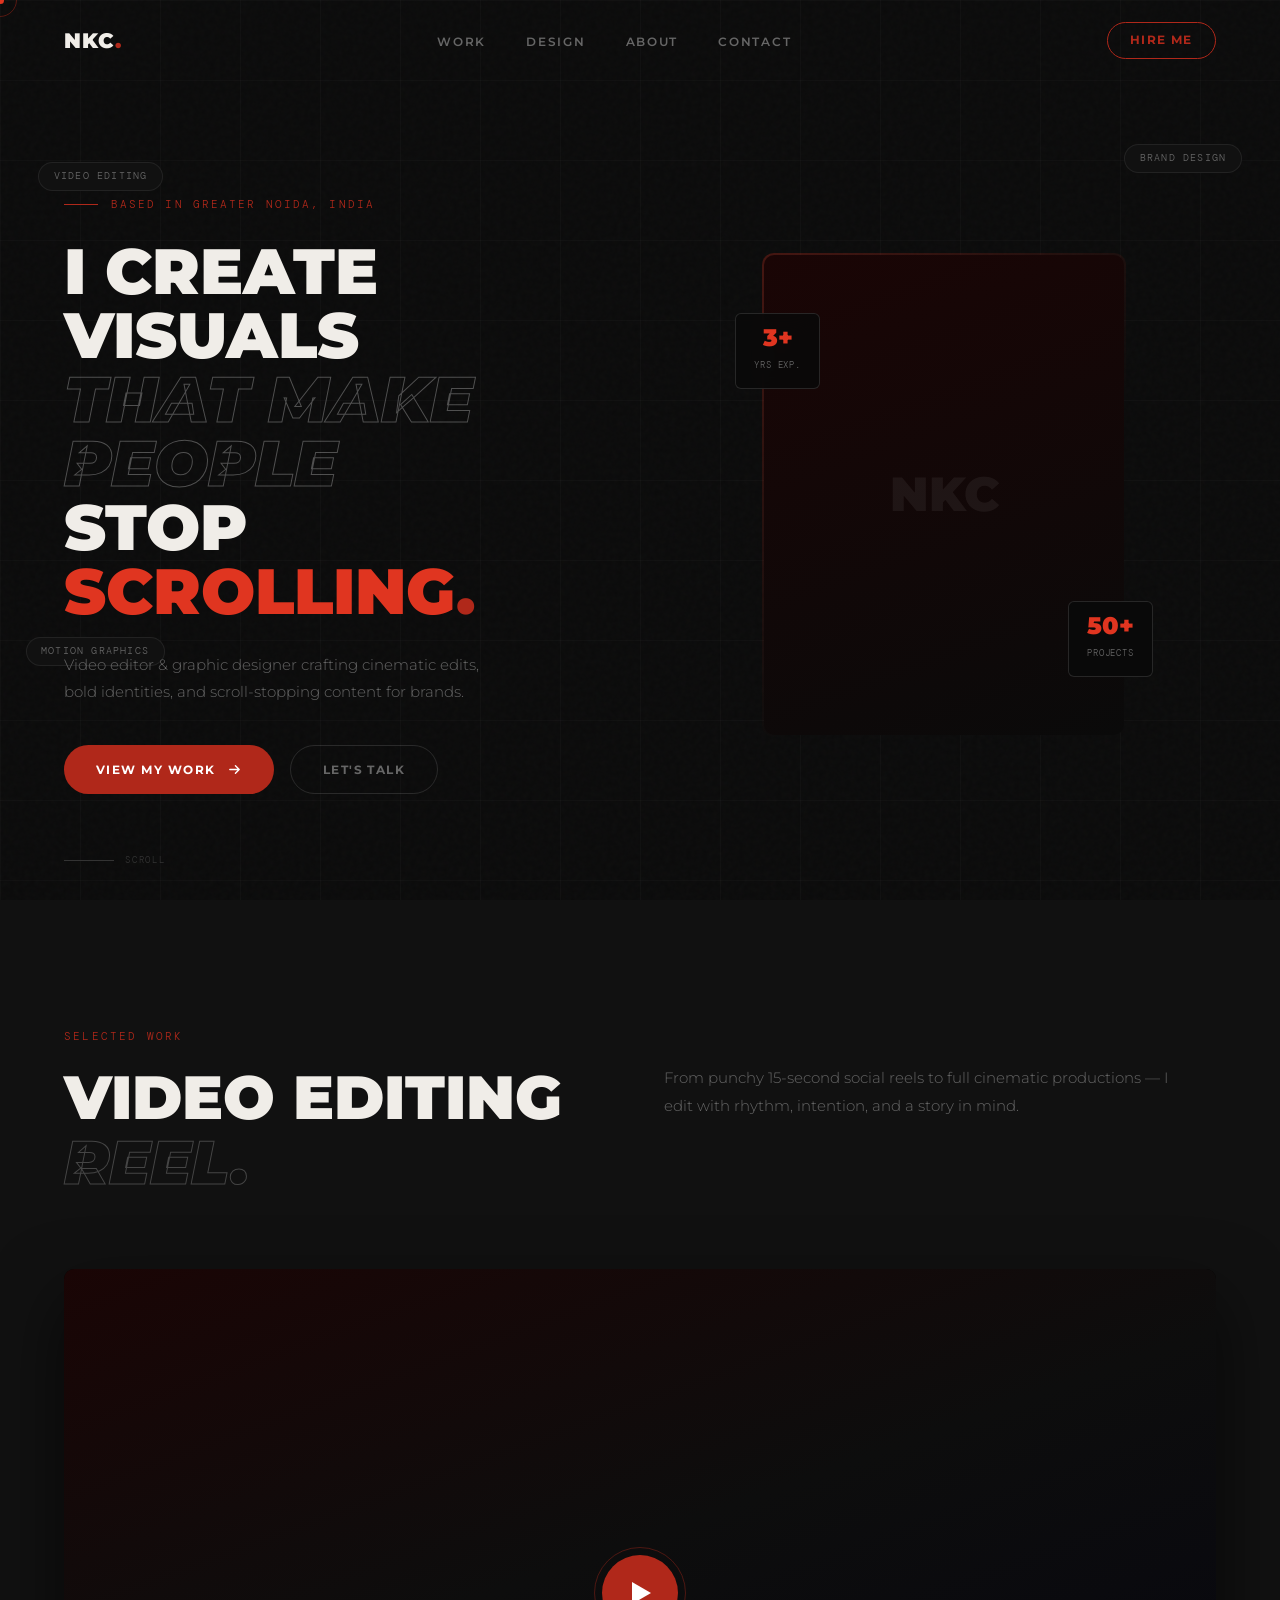
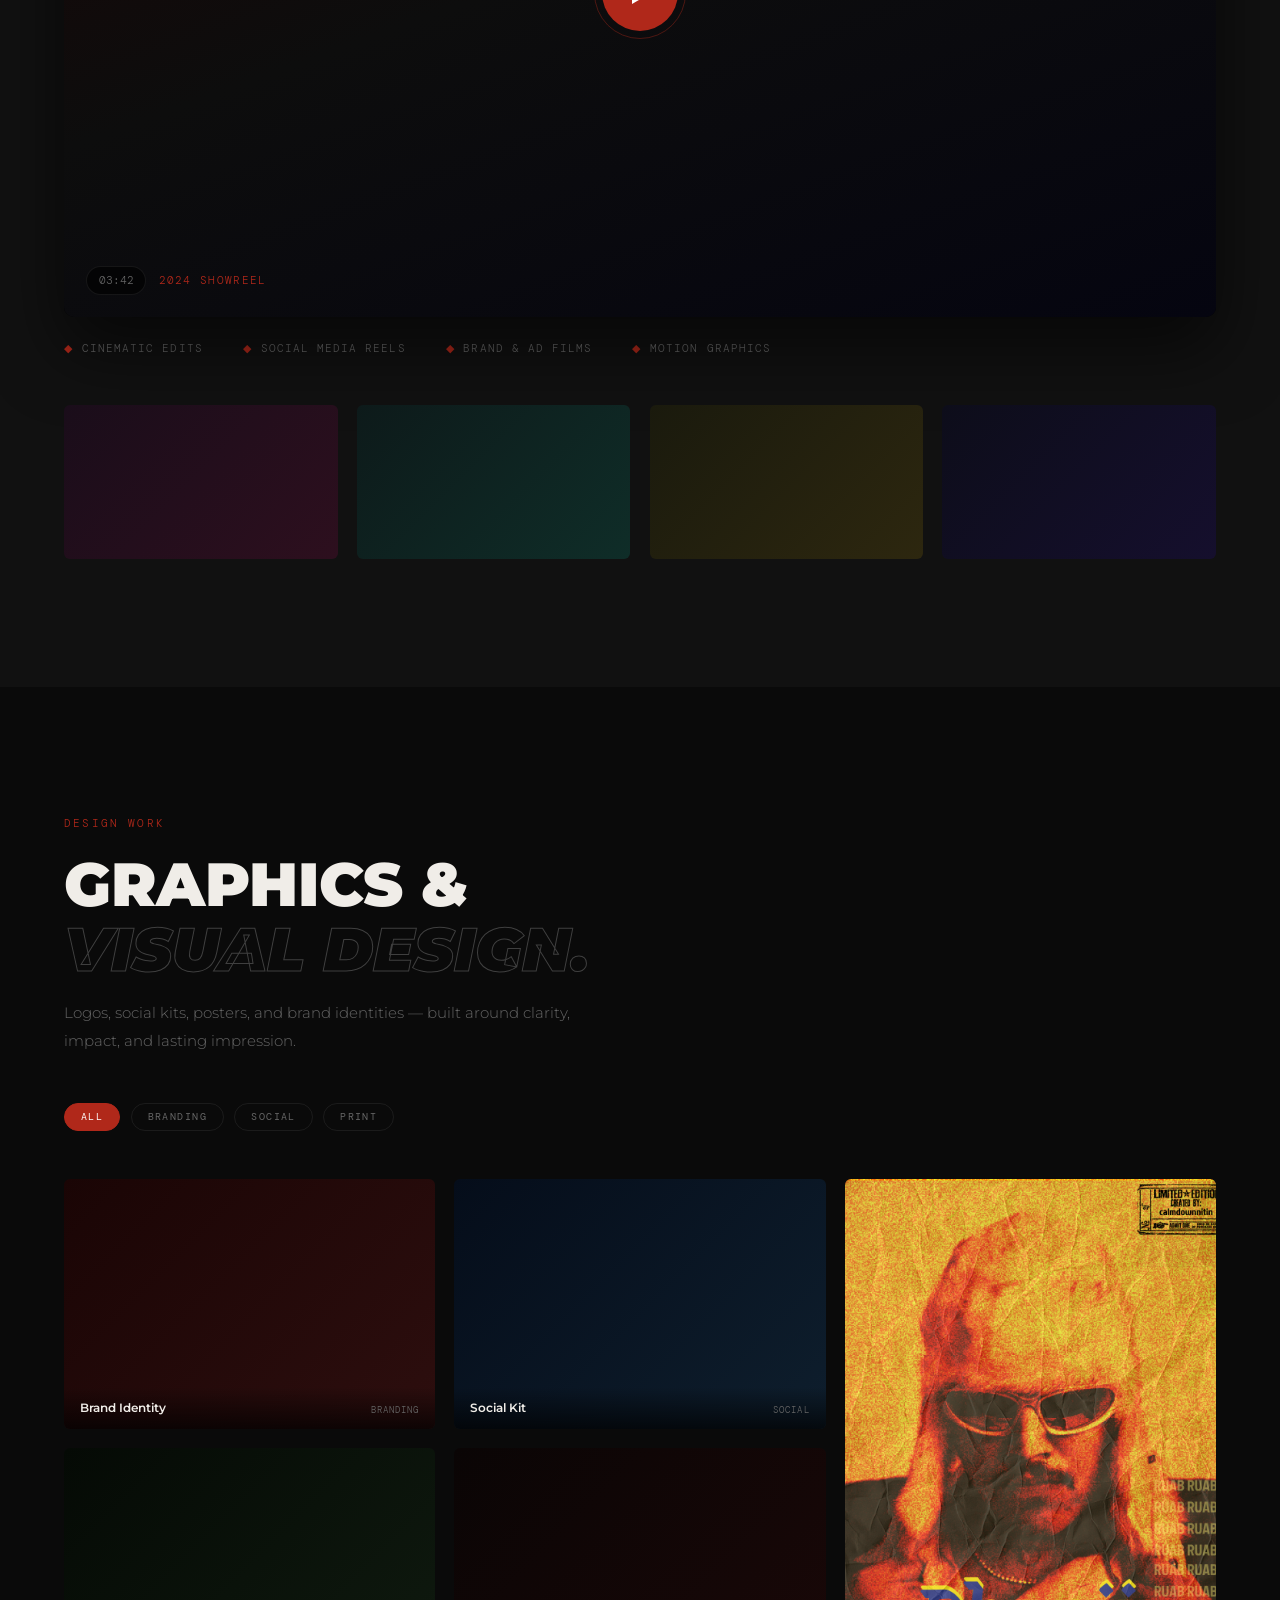
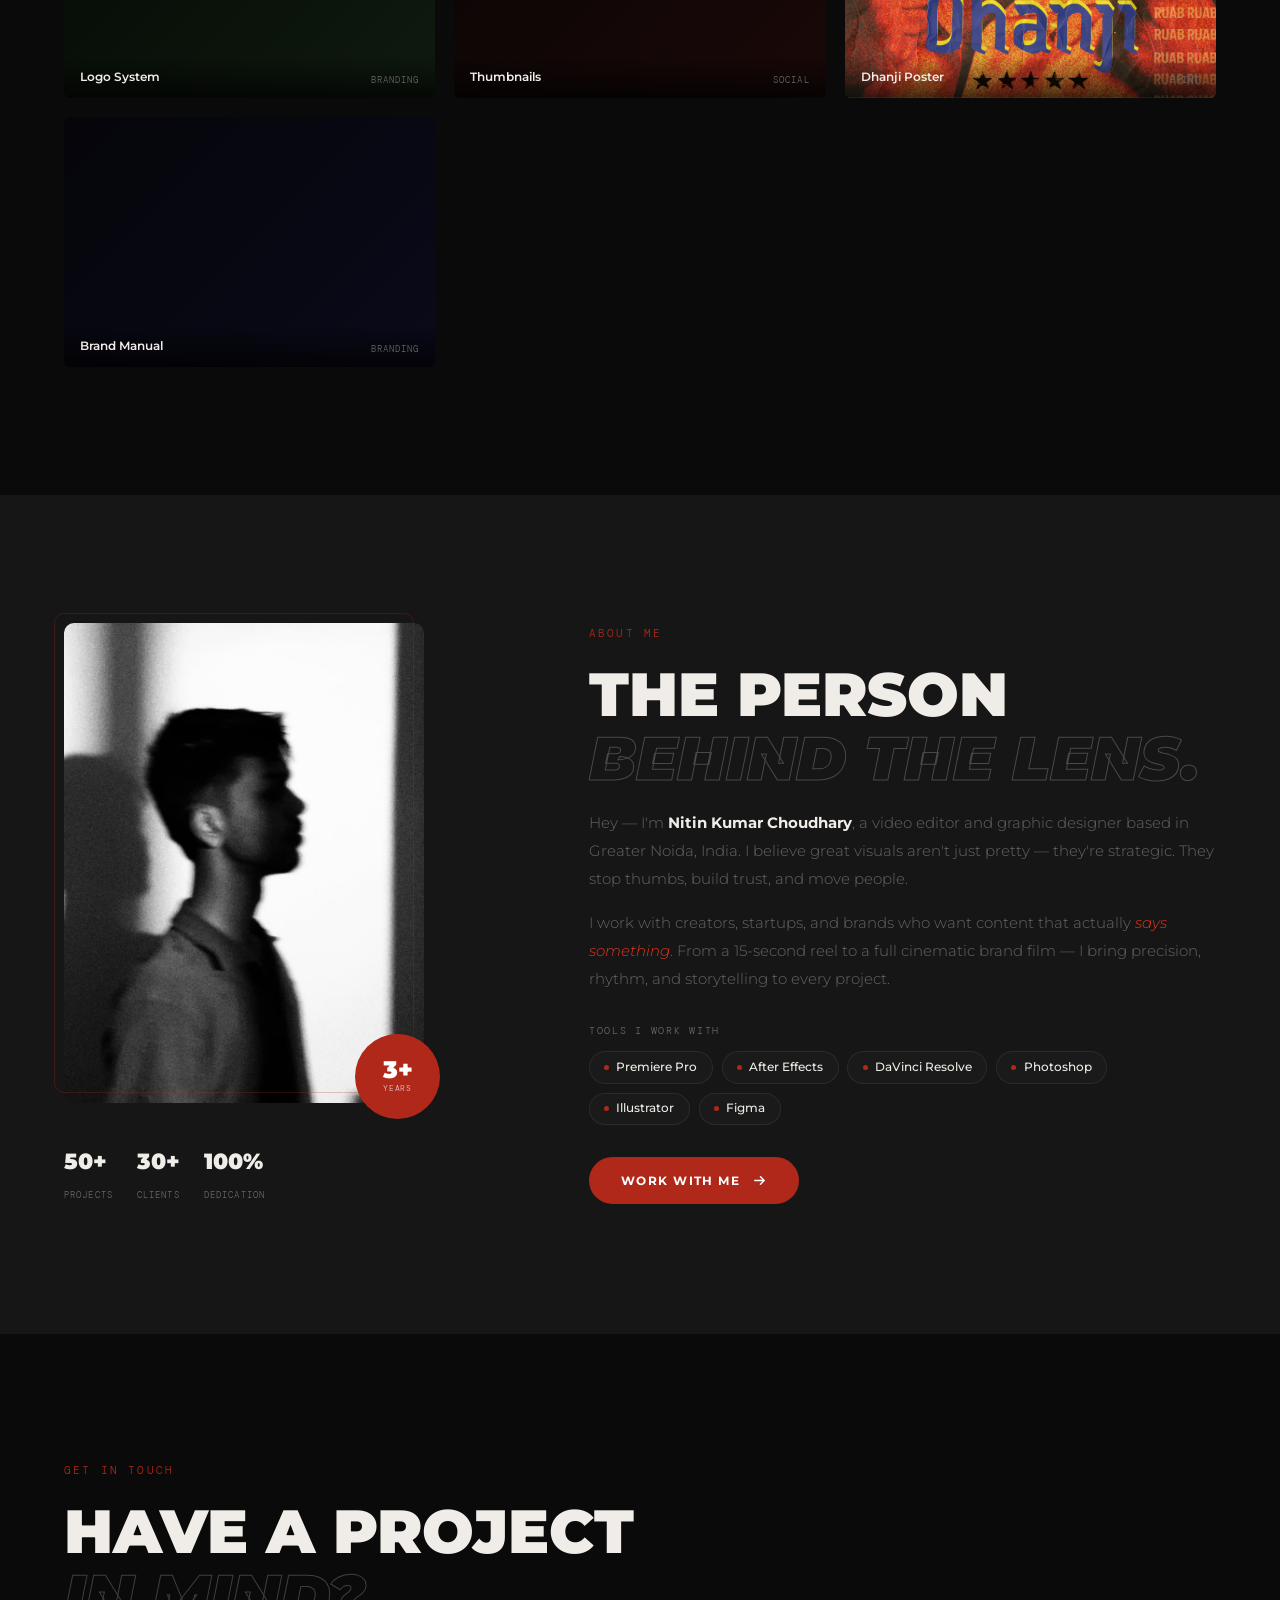
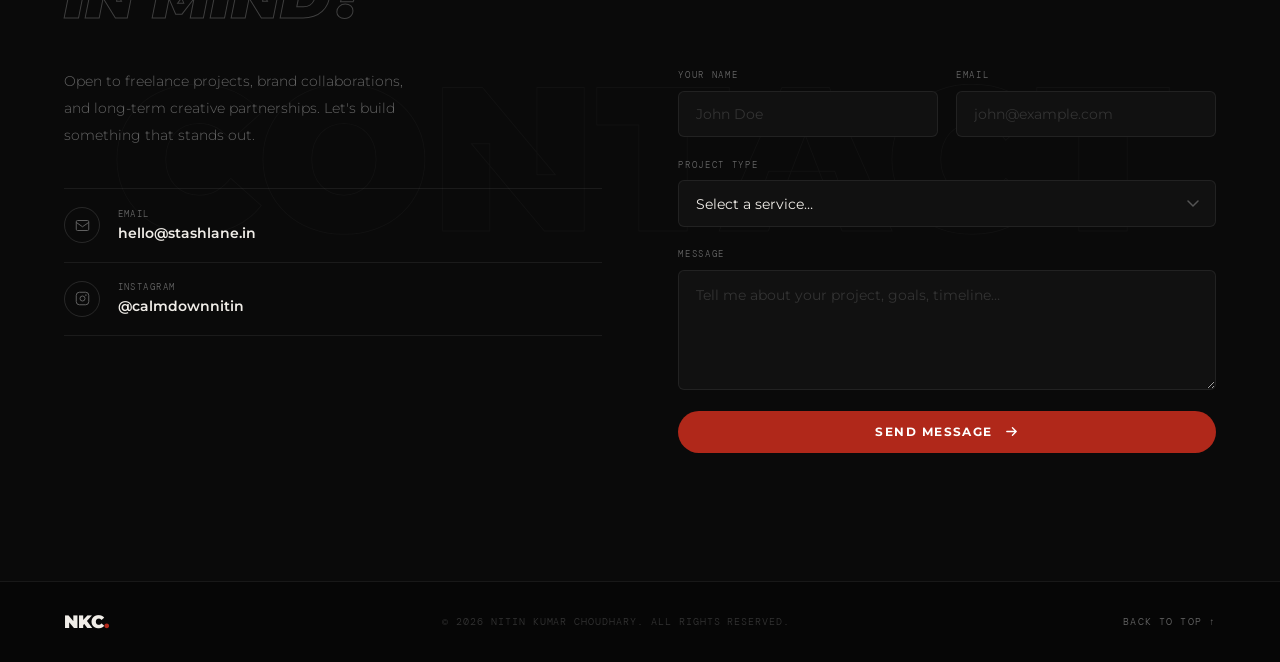
==== commit 8dd65cb1: "Replace Event Poster with Dhanji Poster in HTML" ====
--- a/index.html
+++ b/index.html
@@ -328,7 +328,7 @@
   <div class="ggrid">
     <div class="gc rv" data-c="branding" style="--d:0s"><div class="gi gi1"></div><div class="ghov"><p class="ghtitle">Brand Identity Kit</p><span class="ghcat">Logo · Typography · Colors</span><span class="garr">↗</span></div><div class="gfoot"><span class="gnm">Brand Identity</span><span class="gtp">Branding</span></div></div>
     <div class="gc rv" data-c="social" style="--d:.07s"><div class="gi gi2"></div><div class="ghov"><p class="ghtitle">Social Media Pack</p><span class="ghcat">Instagram · Stories · Reels</span><span class="garr">↗</span></div><div class="gfoot"><span class="gnm">Social Kit</span><span class="gtp">Social</span></div></div>
-    <div class="gc gtall rv" data-c="print" style="--d:.14s"><div class="gi gi3"></div><div class="ghov"><p class="ghtitle">Event Poster Series</p><span class="ghcat">Print · Digital</span><span class="garr">↗</span></div><div class="gfoot"><span class="gnm">Poster Design</span><span class="gtp">Print</span></div></div>
+    <div class="gc gtall rv" data-c="print" style="--d:.14s"><img src="Instagram post - dhanji 1st.png" alt="Dhanji Poster" class="gi" style="object-fit:cover;object-position:center"/><div class="ghov"><p class="ghtitle">Dhanji — Limited Edition</p><span class="ghcat">Poster · Print Design</span><span class="garr">↗</span></div><div class="gfoot"><span class="gnm">Dhanji Poster</span><span class="gtp">Print</span></div></div>
     <div class="gc rv" data-c="branding" style="--d:.21s"><div class="gi gi4"></div><div class="ghov"><p class="ghtitle">Logo Design</p><span class="ghcat">Wordmark · Icon</span><span class="garr">↗</span></div><div class="gfoot"><span class="gnm">Logo System</span><span class="gtp">Branding</span></div></div>
     <div class="gc rv" data-c="social" style="--d:.28s"><div class="gi gi5"></div><div class="ghov"><p class="ghtitle">YouTube Thumbnails</p><span class="ghcat">High CTR Design</span><span class="garr">↗</span></div><div class="gfoot"><span class="gnm">Thumbnails</span><span class="gtp">Social</span></div></div>
     <div class="gc rv" data-c="branding" style="--d:.35s"><div class="gi gi6"></div><div class="ghov"><p class="ghtitle">Brand Guidelines</p><span class="ghcat">Full Style System</span><span class="garr">↗</span></div><div class="gfoot"><span class="gnm">Brand Manual</span><span class="gtp">Branding</span></div></div>
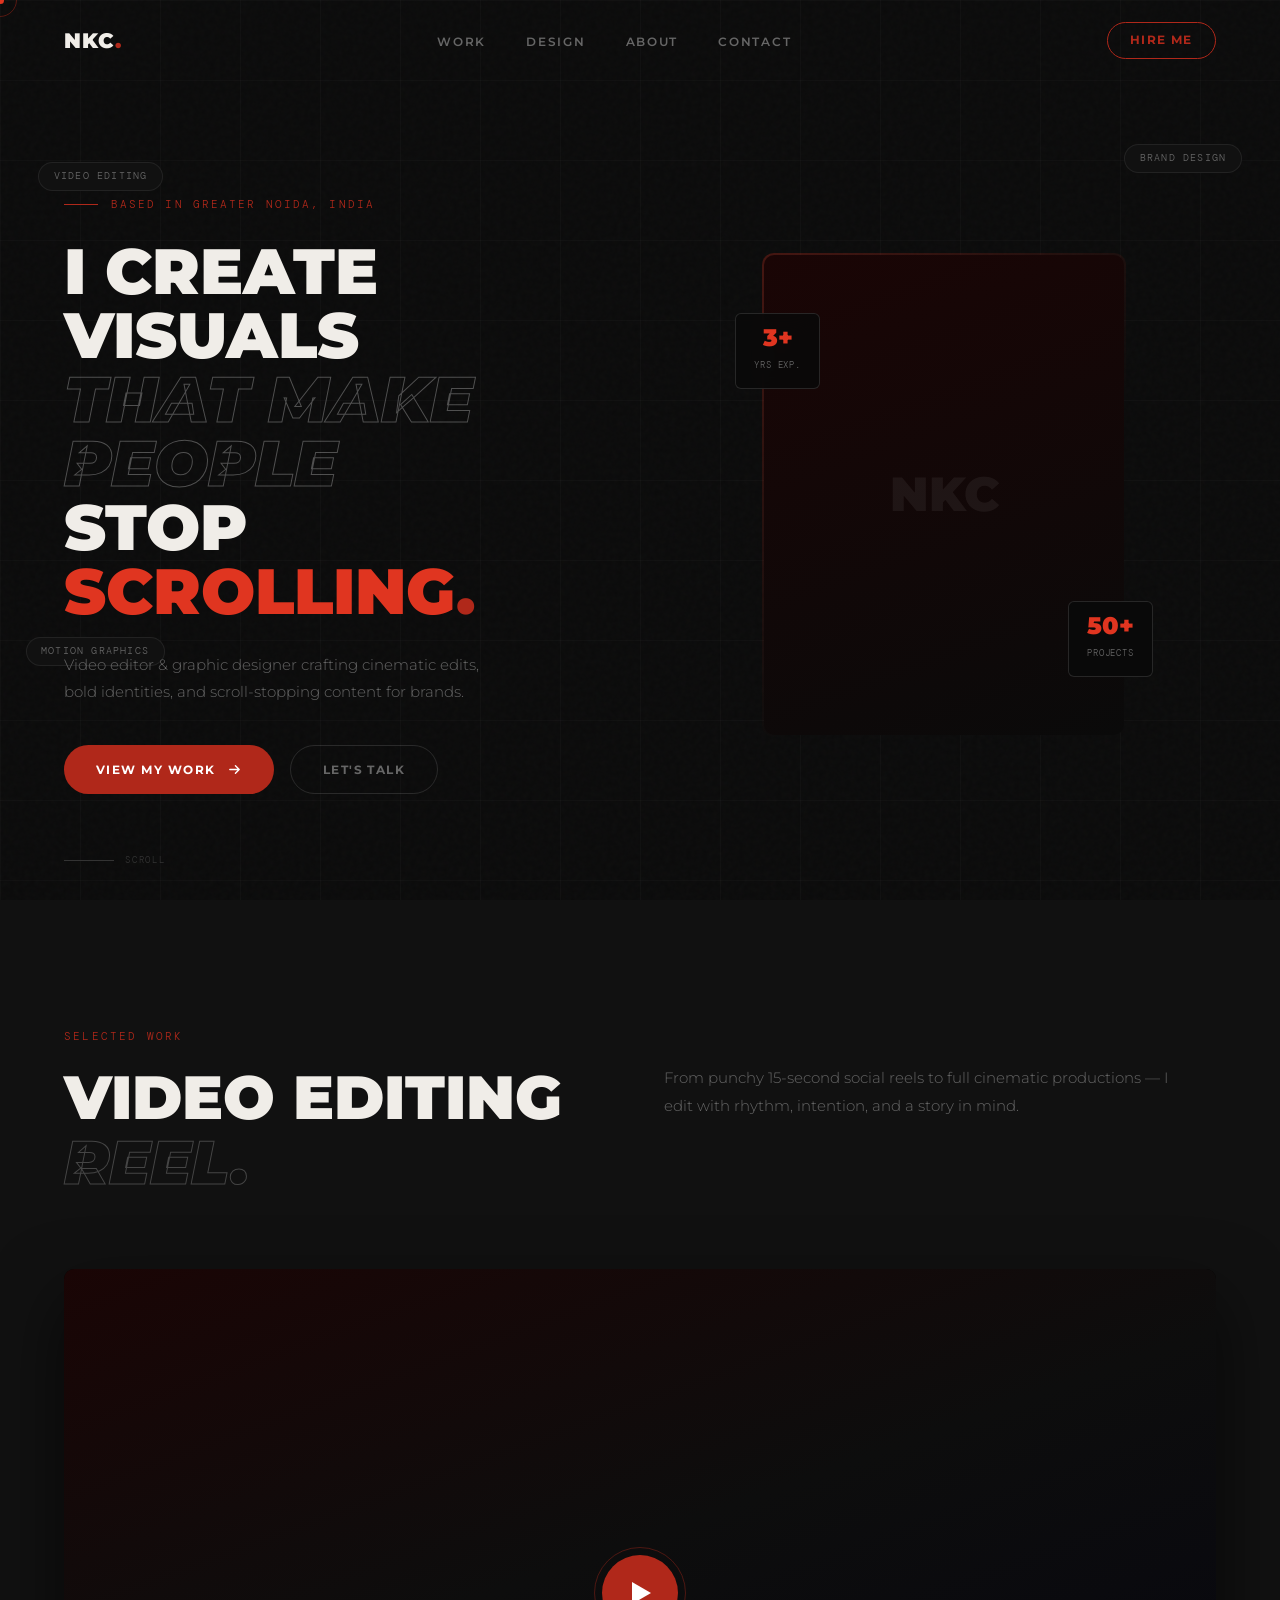
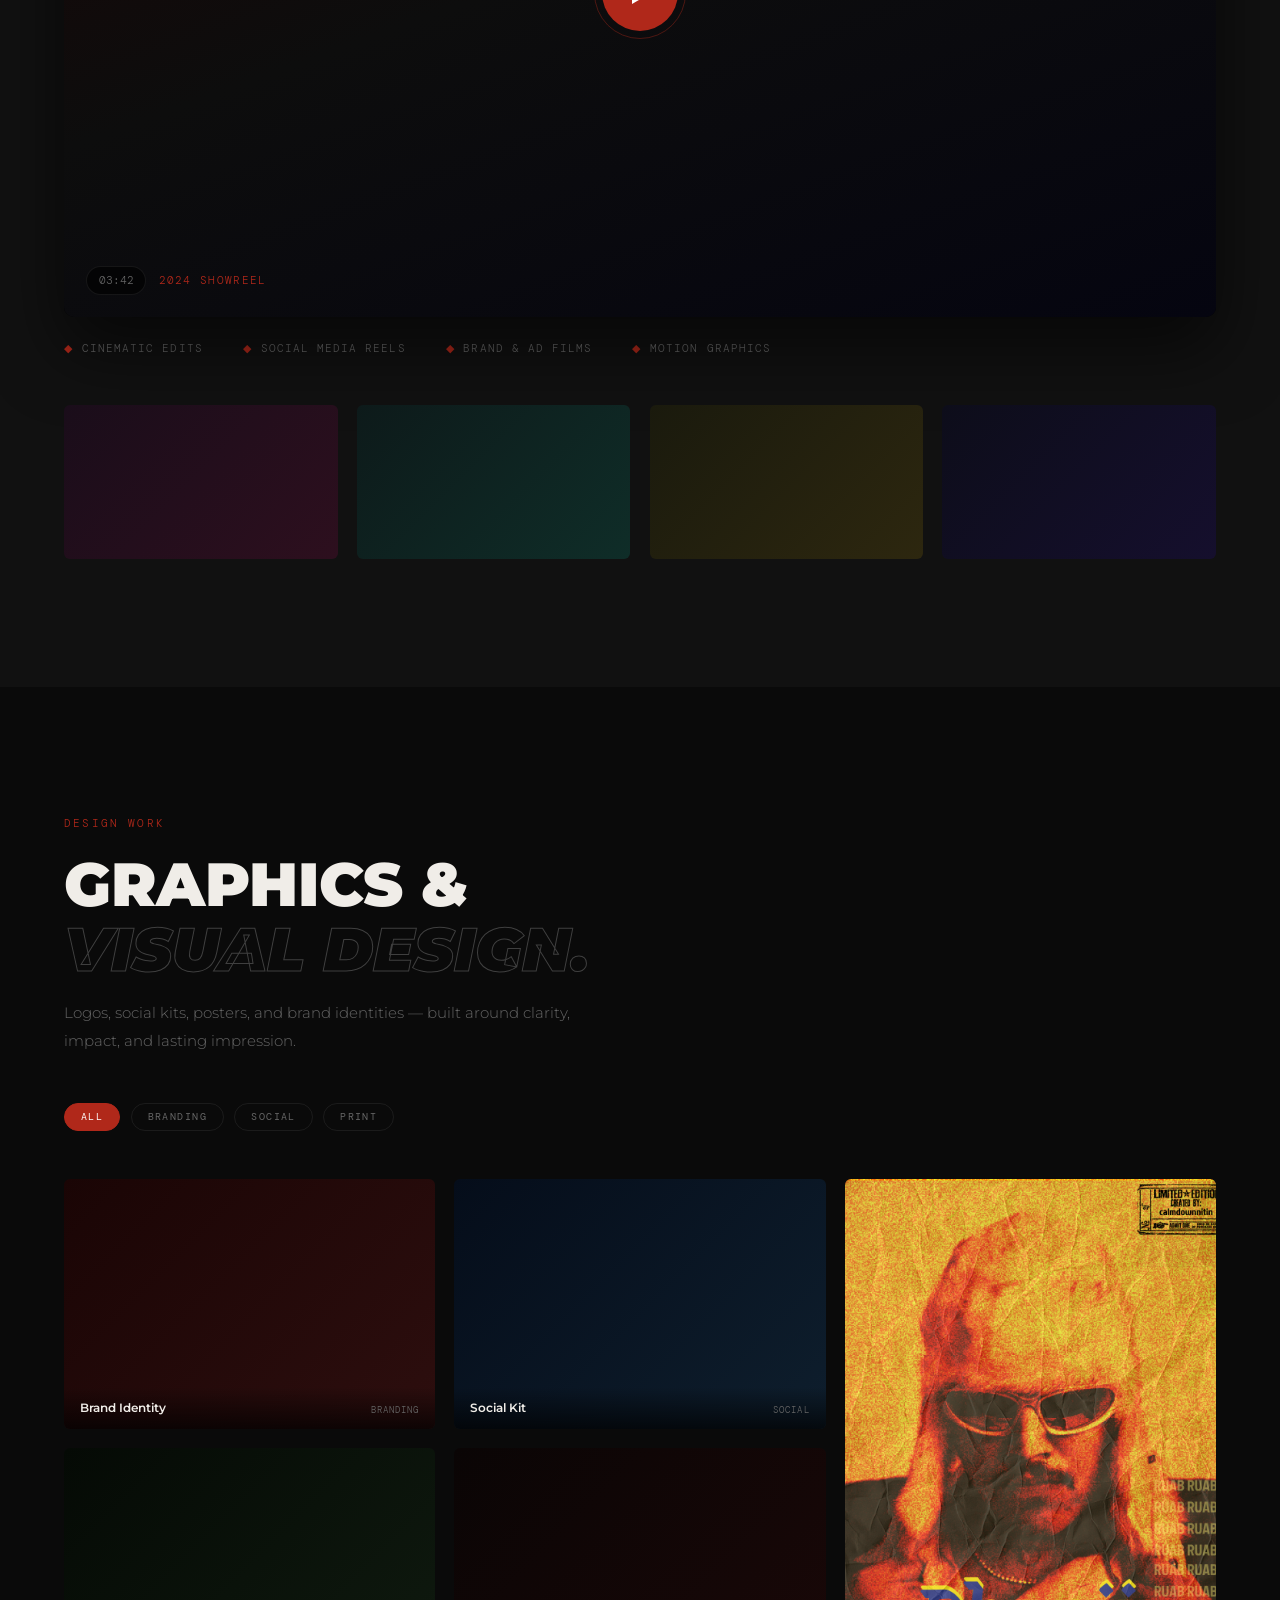
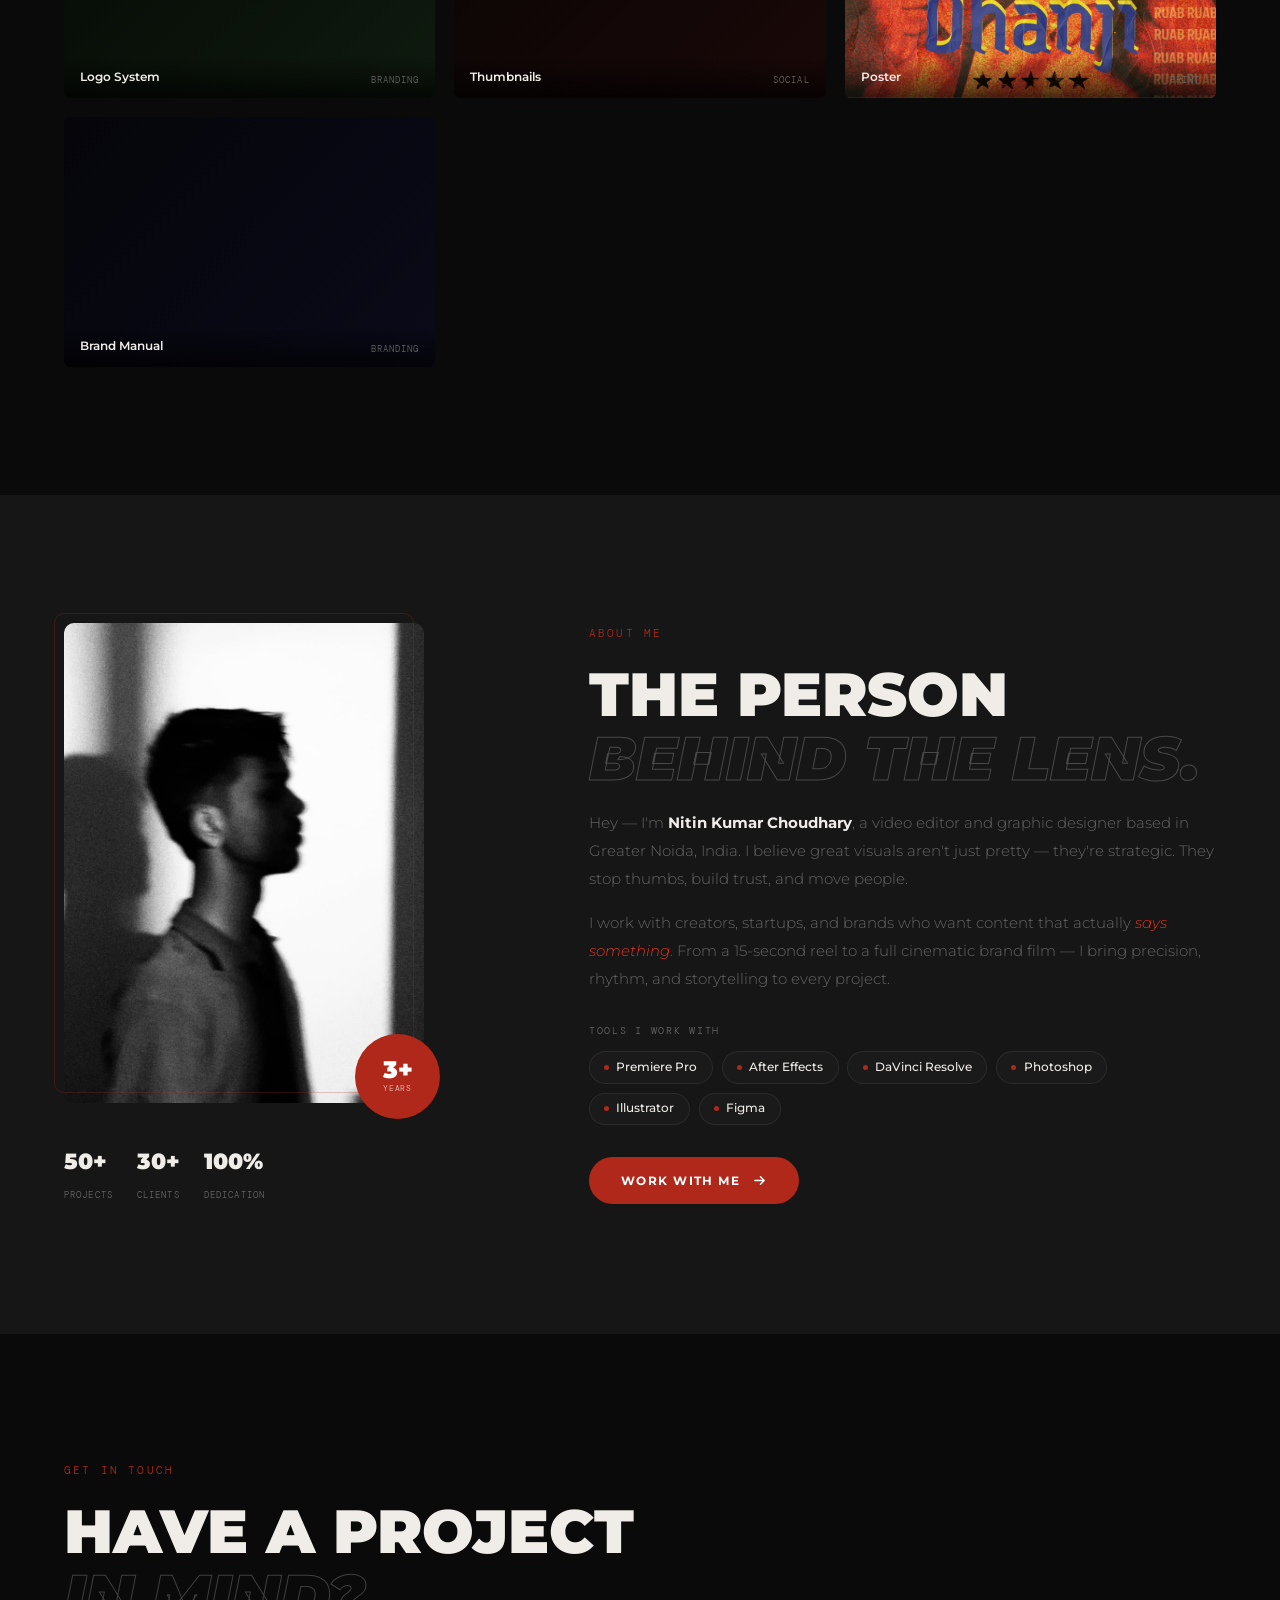
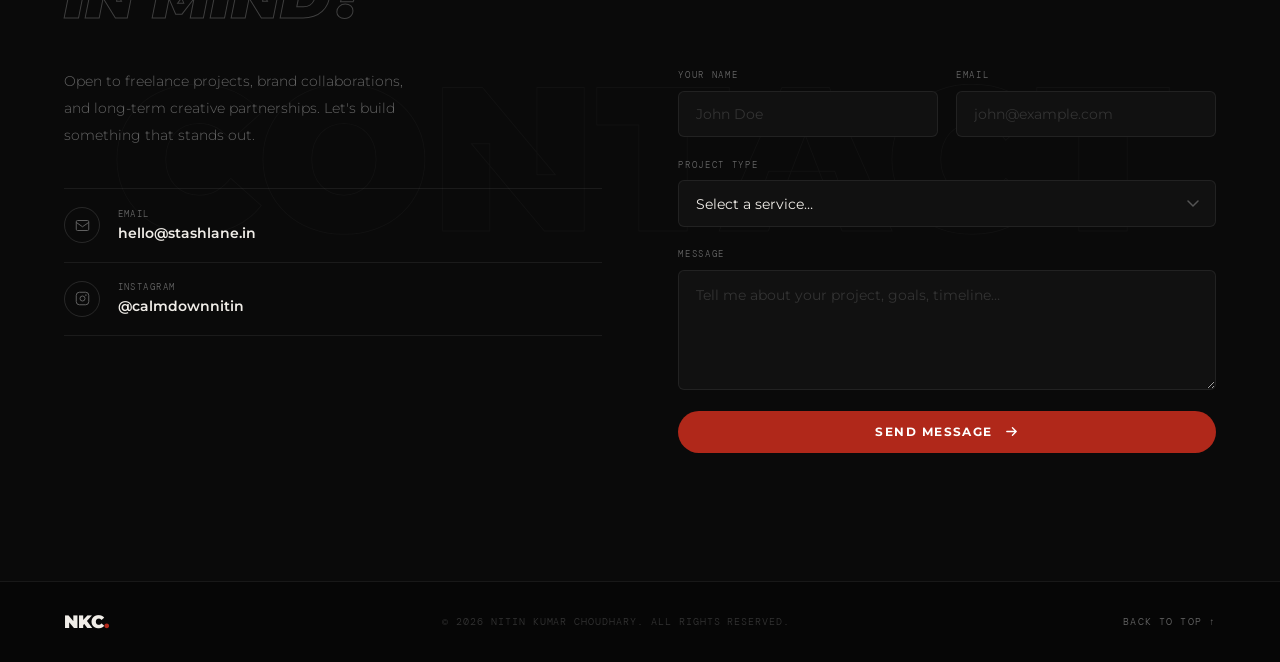
==== commit a7319f7c: "Update Dhanji poster details in index.html" ====
--- a/index.html
+++ b/index.html
@@ -328,7 +328,7 @@
   <div class="ggrid">
     <div class="gc rv" data-c="branding" style="--d:0s"><div class="gi gi1"></div><div class="ghov"><p class="ghtitle">Brand Identity Kit</p><span class="ghcat">Logo · Typography · Colors</span><span class="garr">↗</span></div><div class="gfoot"><span class="gnm">Brand Identity</span><span class="gtp">Branding</span></div></div>
     <div class="gc rv" data-c="social" style="--d:.07s"><div class="gi gi2"></div><div class="ghov"><p class="ghtitle">Social Media Pack</p><span class="ghcat">Instagram · Stories · Reels</span><span class="garr">↗</span></div><div class="gfoot"><span class="gnm">Social Kit</span><span class="gtp">Social</span></div></div>
-    <div class="gc gtall rv" data-c="print" style="--d:.14s"><img src="Instagram post - dhanji 1st.png" alt="Dhanji Poster" class="gi" style="object-fit:cover;object-position:center"/><div class="ghov"><p class="ghtitle">Dhanji — Limited Edition</p><span class="ghcat">Poster · Print Design</span><span class="garr">↗</span></div><div class="gfoot"><span class="gnm">Dhanji Poster</span><span class="gtp">Print</span></div></div>
+    <div class="gc gtall rv" data-c="print" style="--d:.14s"><img src="Instagram post - dhanji 1st.png" alt="Poster" class="gi" style="object-fit:cover;object-position:center"/><div class="ghov"><p class="ghtitle">Dhanji</p><span class="ghcat">Poster · Print Design</span><span class="garr">↗</span></div><div class="gfoot"><span class="gnm">Poster</span><span class="gtp">Print</span></div></div>
     <div class="gc rv" data-c="branding" style="--d:.21s"><div class="gi gi4"></div><div class="ghov"><p class="ghtitle">Logo Design</p><span class="ghcat">Wordmark · Icon</span><span class="garr">↗</span></div><div class="gfoot"><span class="gnm">Logo System</span><span class="gtp">Branding</span></div></div>
     <div class="gc rv" data-c="social" style="--d:.28s"><div class="gi gi5"></div><div class="ghov"><p class="ghtitle">YouTube Thumbnails</p><span class="ghcat">High CTR Design</span><span class="garr">↗</span></div><div class="gfoot"><span class="gnm">Thumbnails</span><span class="gtp">Social</span></div></div>
     <div class="gc rv" data-c="branding" style="--d:.35s"><div class="gi gi6"></div><div class="ghov"><p class="ghtitle">Brand Guidelines</p><span class="ghcat">Full Style System</span><span class="garr">↗</span></div><div class="gfoot"><span class="gnm">Brand Manual</span><span class="gtp">Branding</span></div></div>
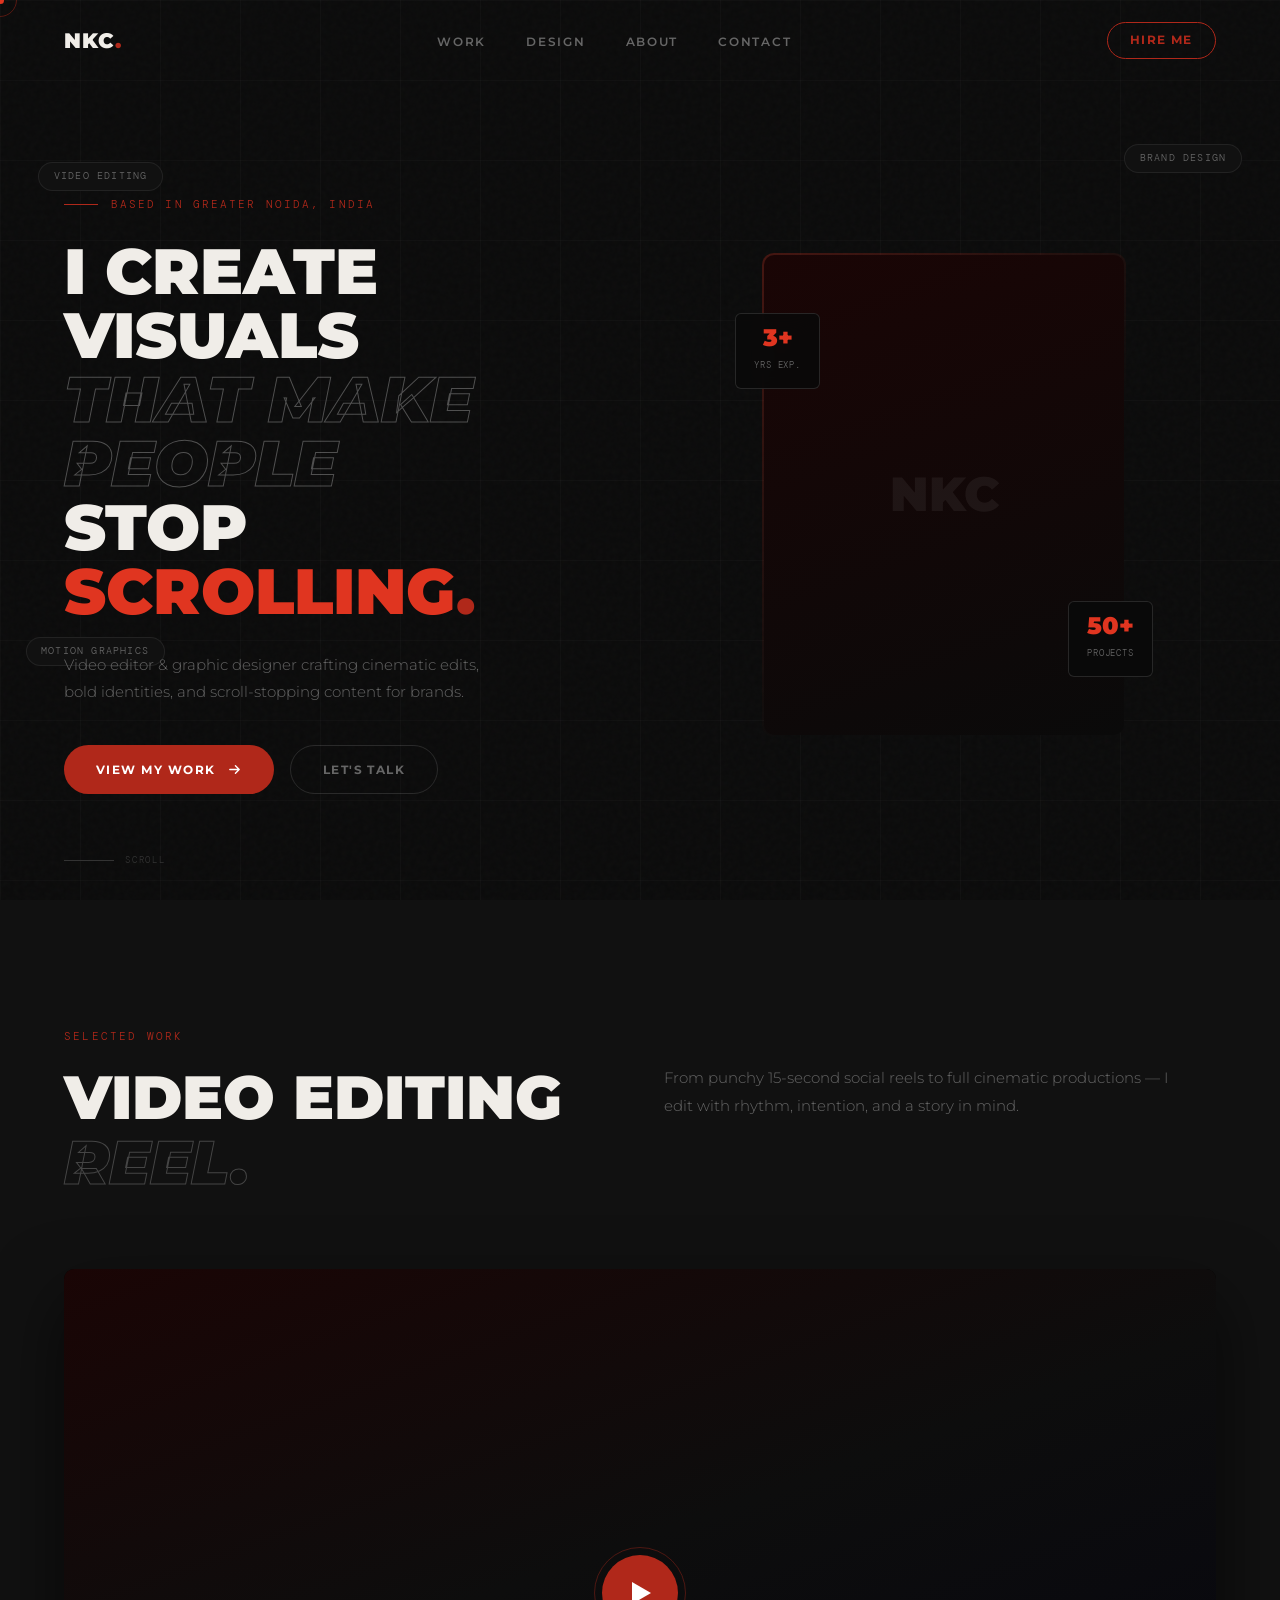
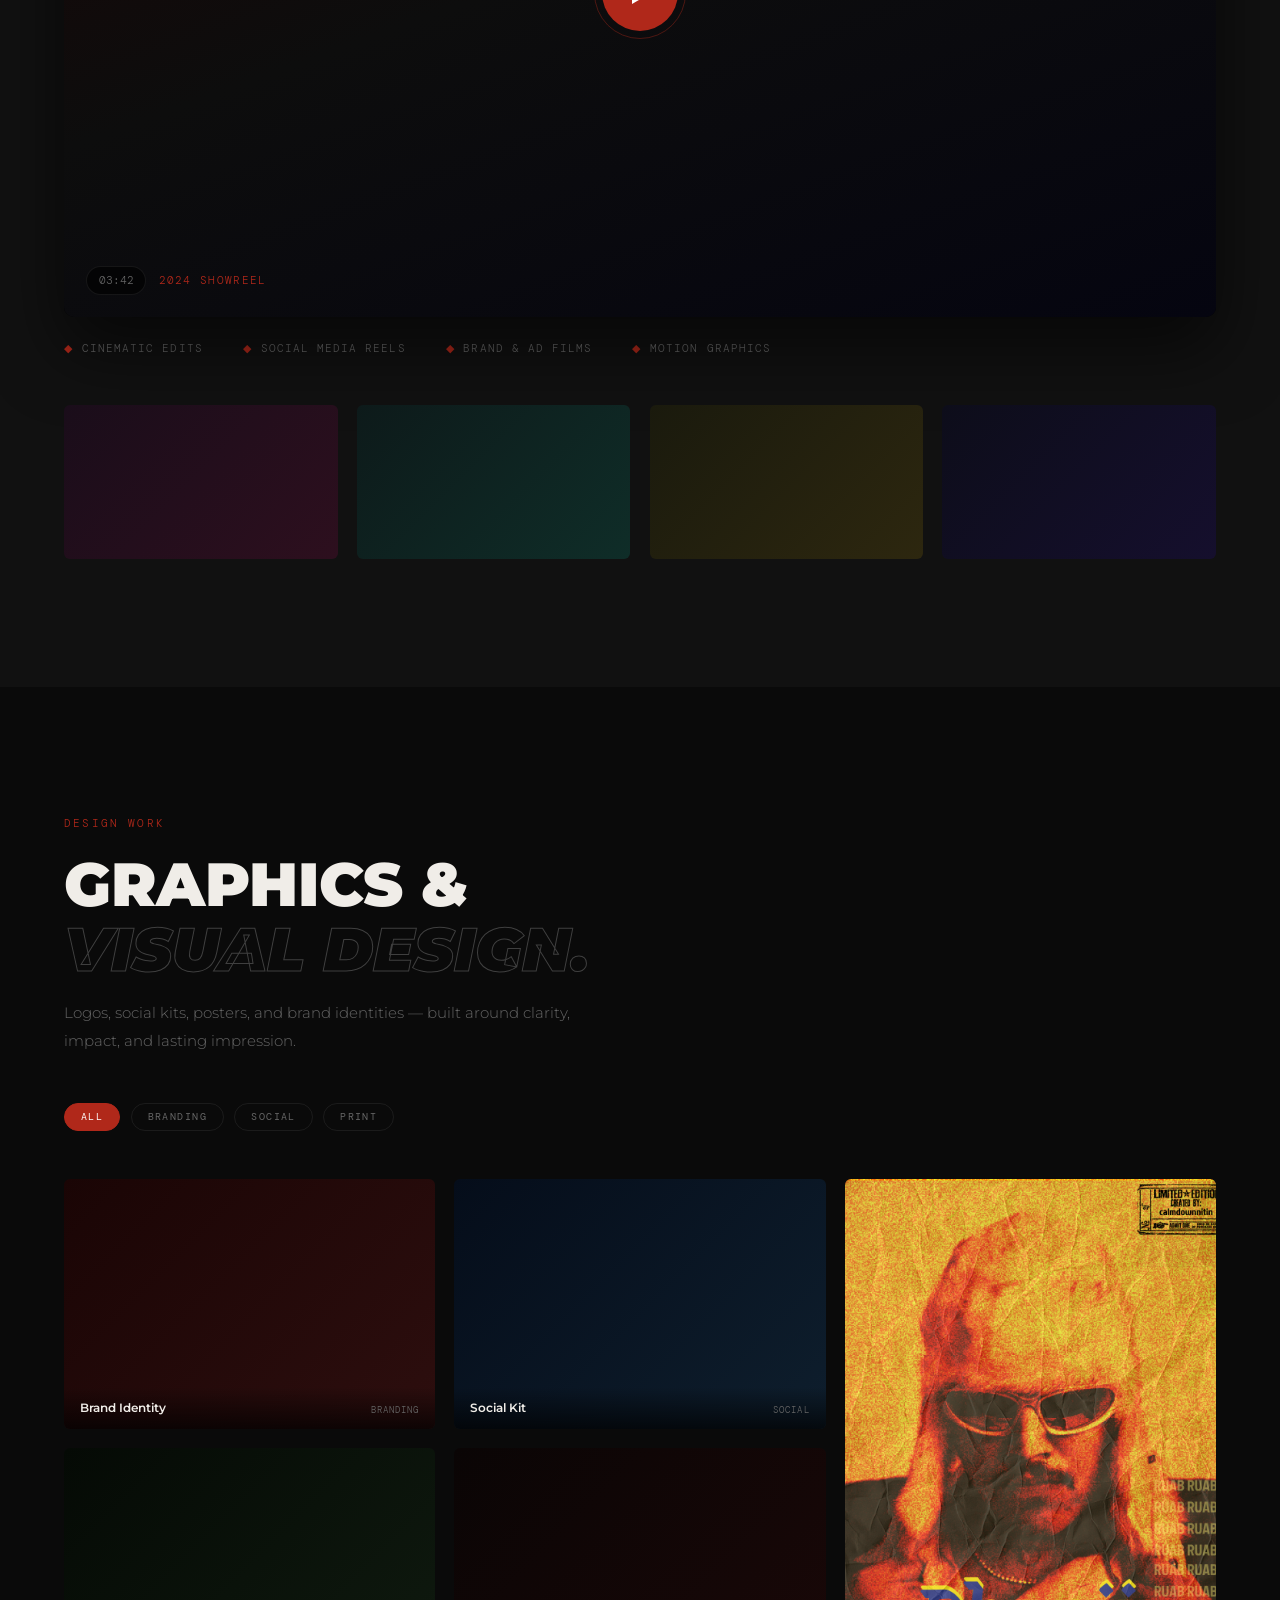
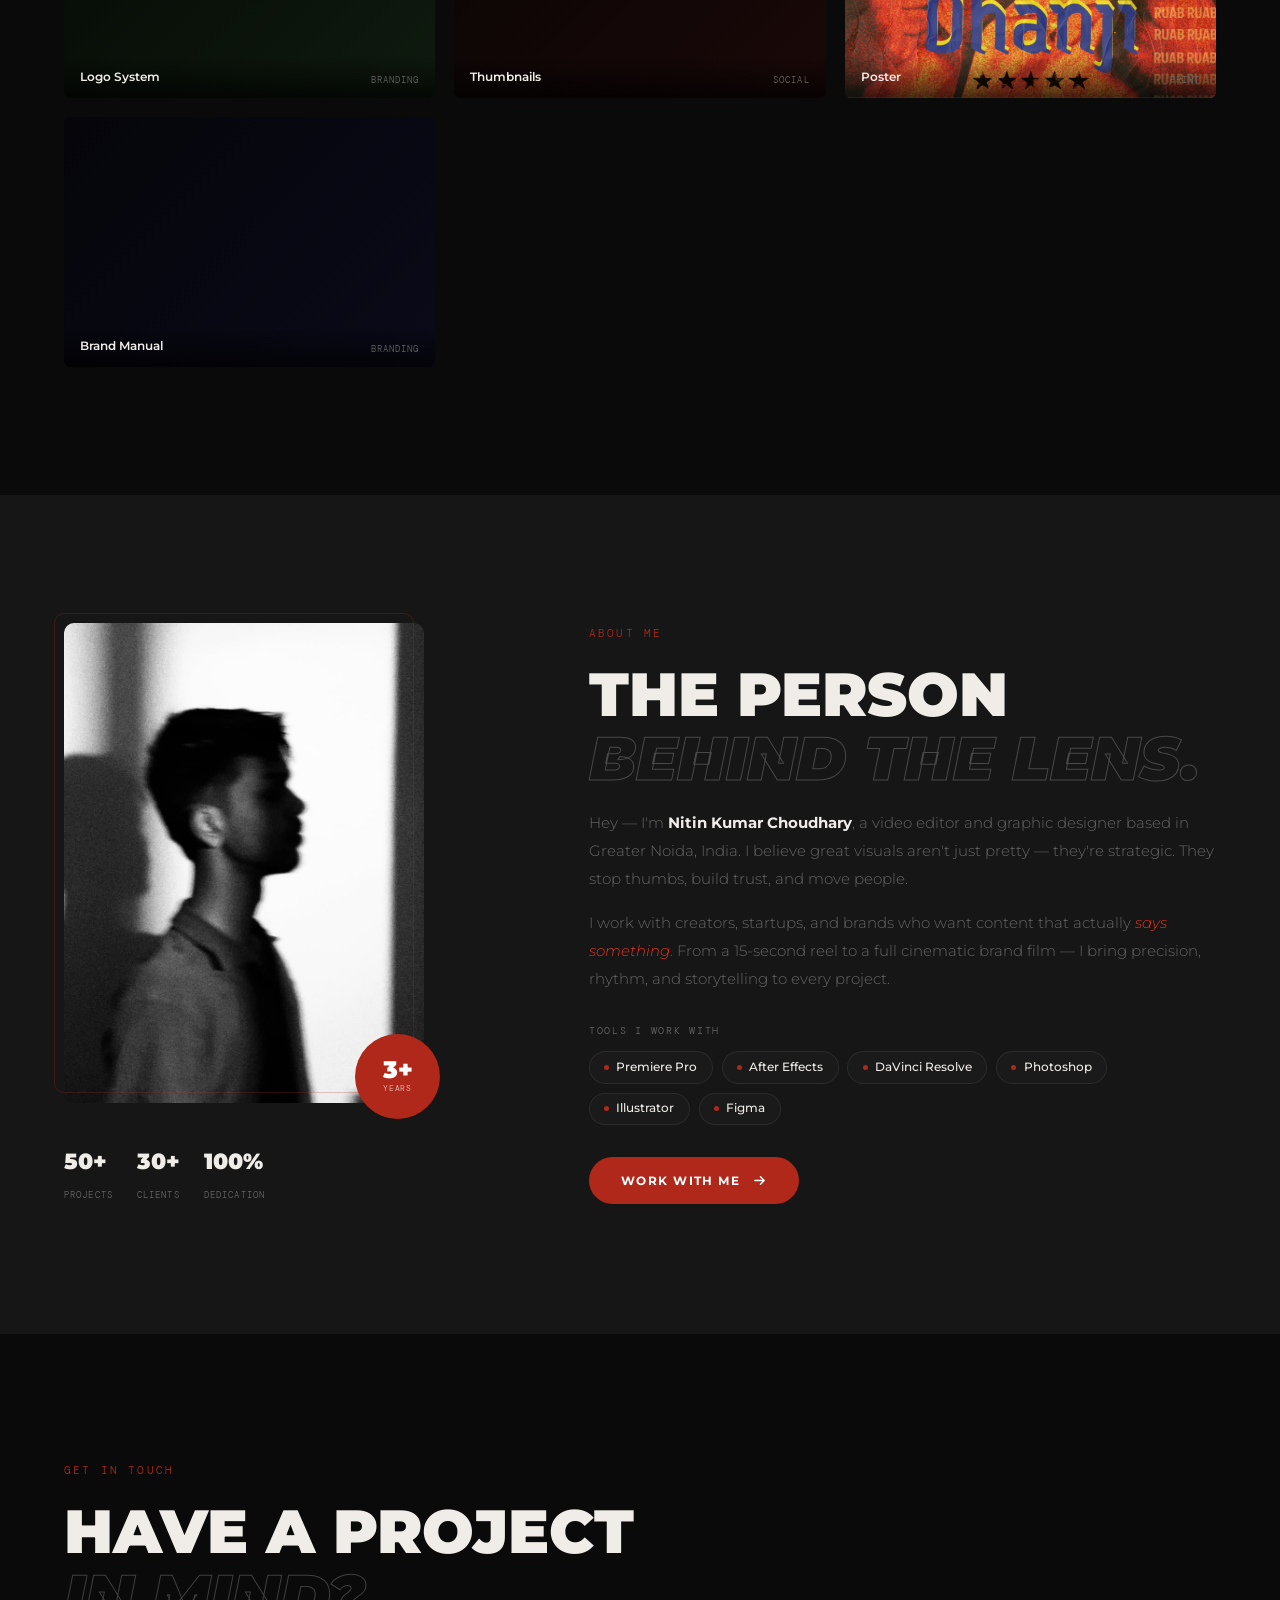
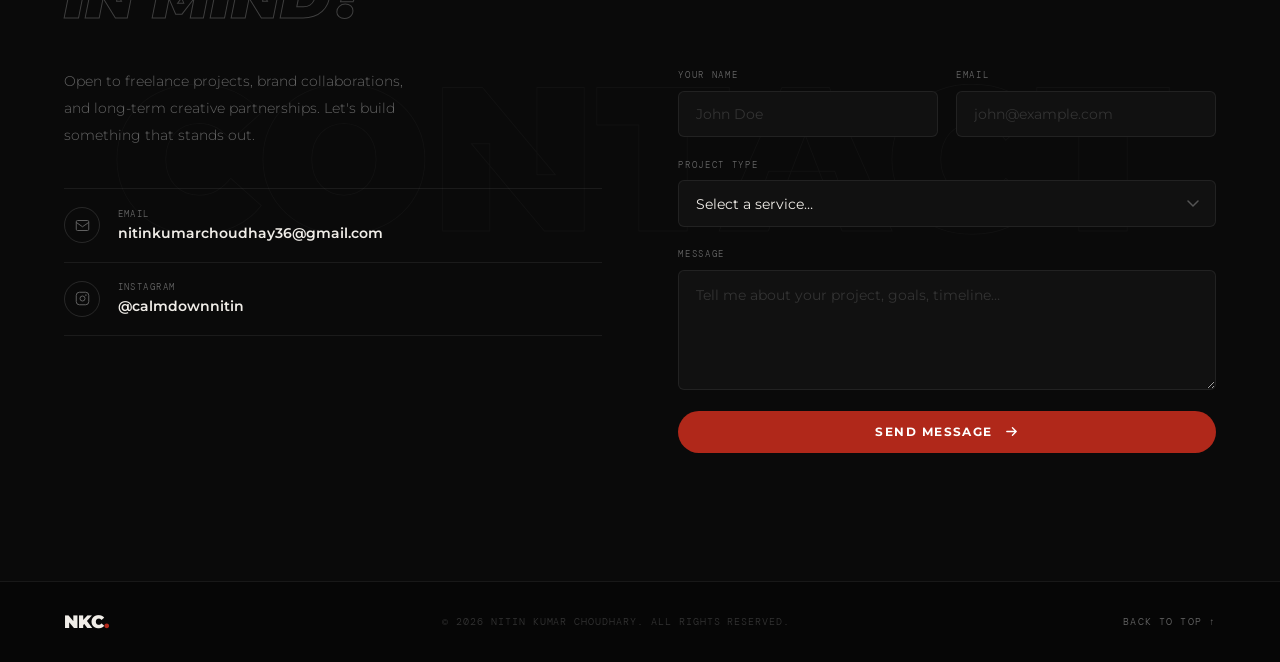
==== commit 6f7da9c9: "Update email contact information in index.html" ====
--- a/index.html
+++ b/index.html
@@ -195,6 +195,23 @@
 .fcopy{font-family:var(--fm);font-size:.6rem;letter-spacing:.1em;color:var(--muted2);text-transform:uppercase}
 .ftop{font-family:var(--fm);font-size:.6rem;letter-spacing:.12em;text-transform:uppercase;color:var(--muted);transition:color var(--tr)}
 .ftop:hover{color:var(--accent)}
+/* MODAL */
+.modal{position:fixed;inset:0;z-index:8000;display:flex;align-items:center;justify-content:center;padding:1.2rem;opacity:0;pointer-events:none;transition:opacity .35s}
+.modal.open{opacity:1;pointer-events:auto}
+.modal-bg{position:absolute;inset:0;background:rgba(0,0,0,.92);backdrop-filter:blur(10px)}
+.modal-box{position:relative;z-index:1;display:grid;grid-template-columns:1.2fr 1fr;gap:0;max-width:1100px;width:100%;max-height:92vh;background:var(--bg2);border:1px solid var(--border2);border-radius:var(--r);overflow:hidden;transform:translateY(24px) scale(.97);transition:transform .35s cubic-bezier(.4,0,.2,1)}
+.modal.open .modal-box{transform:none}
+.modal-img{width:100%;height:100%;object-fit:contain;object-position:center;min-height:520px;max-height:92vh;display:block;background:#0a0a0a}
+.modal-body{padding:2.5rem;display:flex;flex-direction:column;justify-content:flex-start;overflow-y:auto;max-height:92vh}
+.modal-tag{font-family:var(--fm);font-size:.6rem;letter-spacing:.2em;text-transform:uppercase;color:var(--accent);margin-bottom:.8rem}
+.modal-title{font-size:1.8rem;font-weight:900;text-transform:uppercase;line-height:1.1;margin-bottom:1.5rem}
+.modal-story{font-size:.88rem;color:var(--muted);line-height:1.85;margin-bottom:1.8rem}
+.modal-story strong{color:var(--ink);font-weight:600}
+.modal-tools{display:flex;flex-wrap:wrap;gap:.45rem;margin-bottom:2rem}
+.modal-tool{font-family:var(--fm);font-size:.6rem;letter-spacing:.1em;text-transform:uppercase;padding:.3rem .8rem;border:1px solid var(--border2);border-radius:2rem;color:var(--muted)}
+.modal-close{position:absolute;top:1rem;right:1rem;z-index:2;width:34px;height:34px;border-radius:50%;background:rgba(255,255,255,.06);border:1px solid var(--border2);color:var(--muted);font-size:1rem;display:flex;align-items:center;justify-content:center;cursor:pointer;transition:background var(--tr),color var(--tr)}
+.modal-close:hover{background:var(--accent);color:#fff;border-color:var(--accent)}
+@media(max-width:680px){.modal-box{grid-template-columns:1fr}.modal-img{min-height:280px;max-height:340px}}
 @media(max-width:1024px){
 .hero{grid-template-columns:1fr;padding-top:100px;gap:2.5rem}
 .h-right{order:-1}.pwrap{width:min(280px,80%);margin:0 auto}
@@ -378,7 +395,7 @@
     <div class="rv">
       <p class="csub">Open to freelance projects, brand collaborations, and long-term creative partnerships. Let's build something that stands out.</p>
       <div class="clist">
-        <a href="mailto:hello@stashlane.in" class="crow"><div class="cicon"><svg width="15" height="15" viewBox="0 0 24 24" fill="none" stroke="currentColor" stroke-width="1.5"><rect x="2" y="4" width="20" height="16" rx="2"/><path d="m2 7 10 7 10-7"/></svg></div><div><span class="clbl">Email</span><span class="cval">hello@stashlane.in</span></div></a>
+        <a href="mailto:hello@stashlane.in" class="crow"><div class="cicon"><svg width="15" height="15" viewBox="0 0 24 24" fill="none" stroke="currentColor" stroke-width="1.5"><rect x="2" y="4" width="20" height="16" rx="2"/><path d="m2 7 10 7 10-7"/></svg></div><div><span class="clbl">Email</span><span class="cval">nitinkumarchoudhay36@gmail.com</span></div></a>
         <a href="https://instagram.com/calmdownnitin" target="_blank" class="crow"><div class="cicon"><svg width="15" height="15" viewBox="0 0 24 24" fill="none" stroke="currentColor" stroke-width="1.5"><rect x="2" y="2" width="20" height="20" rx="5"/><circle cx="12" cy="12" r="4"/><circle cx="17.5" cy="6.5" r="0.5" fill="currentColor"/></svg></div><div><span class="clbl">Instagram</span><span class="cval">@calmdownnitin</span></div></a>
 
       </div>
@@ -408,6 +425,32 @@
     <a href="#top" class="ftop">Back to top ↑</a>
   </div>
 </footer>
+
+<!-- DHANJI MODAL -->
+<div class="modal" id="dhanjiModal">
+  <div class="modal-bg" id="dhanjiModalBg"></div>
+  <div class="modal-box">
+    <button class="modal-close" id="dhanjiClose">✕</button>
+    <img src="Instagram post - dhanji 1st.png" alt="Dhanji Poster" class="modal-img"/>
+    <div class="modal-body">
+      <div>
+        <div class="modal-tag">Print · Poster Design</div>
+        <h2 class="modal-title">Dhanji —<br/>Limited Edition</h2>
+        <p class="modal-story">
+          <strong>Dhanji</strong> is a DHH (Desi Hip Hop) artist from <strong>Ahmedabad</strong> whose music hits hard — raw, street-level, and unapologetically bold. When I listened to his tracks, the sound painted a very specific visual in my head: gritty textures, burning orange tones, and a vintage poster feel that matched the ruggedness of his style.
+        </p>
+        <p class="modal-story">
+          I wanted the poster to <strong>sound like his music looks</strong> — so I leaned into distressed paper textures, a duotone red-orange treatment on his portrait, and a bold hand-crafted typeface for the name. The "RUAB" repeated watermark in the background adds depth and references his artistic identity. The <strong>Limited Edition stamp</strong> in the corner was a deliberate touch — treating the artist like a collector's item.
+        </p>
+        <div class="modal-tools">
+          <span class="modal-tool">Photoshop</span>
+          <span class="modal-tool">Figma</span>
+          <span class="modal-tool">Snapseed</span>
+        </div>
+      </div>
+    </div>
+  </div>
+</div>
 
 <script>
 window.addEventListener('load',()=>{
@@ -462,6 +505,16 @@
   const cx=innerWidth/2,cy=innerHeight/2,dx=(e.clientX-cx)/cx,dy=(e.clientY-cy)/cy;
   document.querySelectorAll('.pill').forEach((p,i)=>{const d=(i+1)*7;p.style.transform=`translate(${dx*d}px,${dy*d}px)`;});
 });
+// Dhanji Modal
+const dModal=document.getElementById('dhanjiModal');
+document.getElementById('dhanjiClose').addEventListener('click',()=>dModal.classList.remove('open'));
+document.getElementById('dhanjiModalBg').addEventListener('click',()=>dModal.classList.remove('open'));
+document.addEventListener('keydown',e=>{if(e.key==='Escape')dModal.classList.remove('open');});
+document.querySelectorAll('.gc').forEach(card=>{
+  if(card.querySelector('img[src="Instagram post - dhanji 1st.png"]')){
+    card.addEventListener('click',()=>dModal.classList.add('open'));
+  }
+});
 </script>
 </body>
 </html>
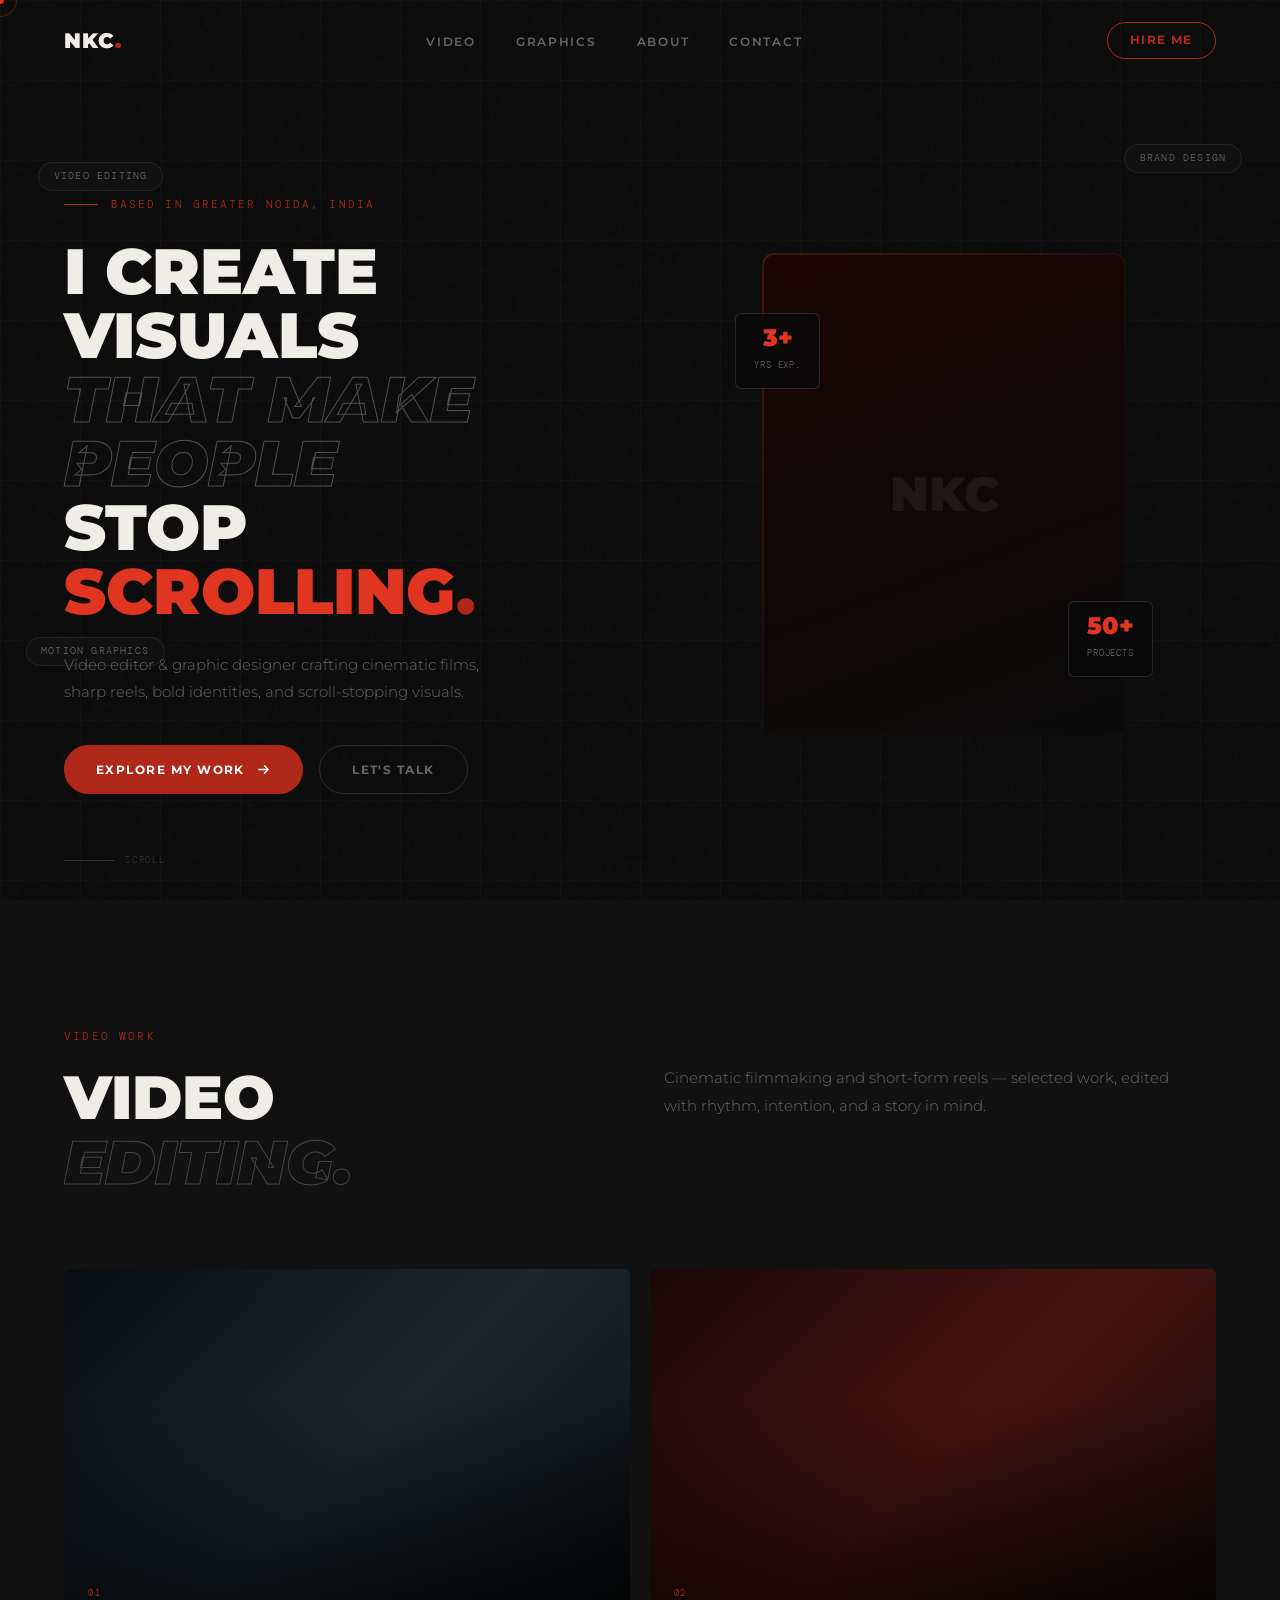
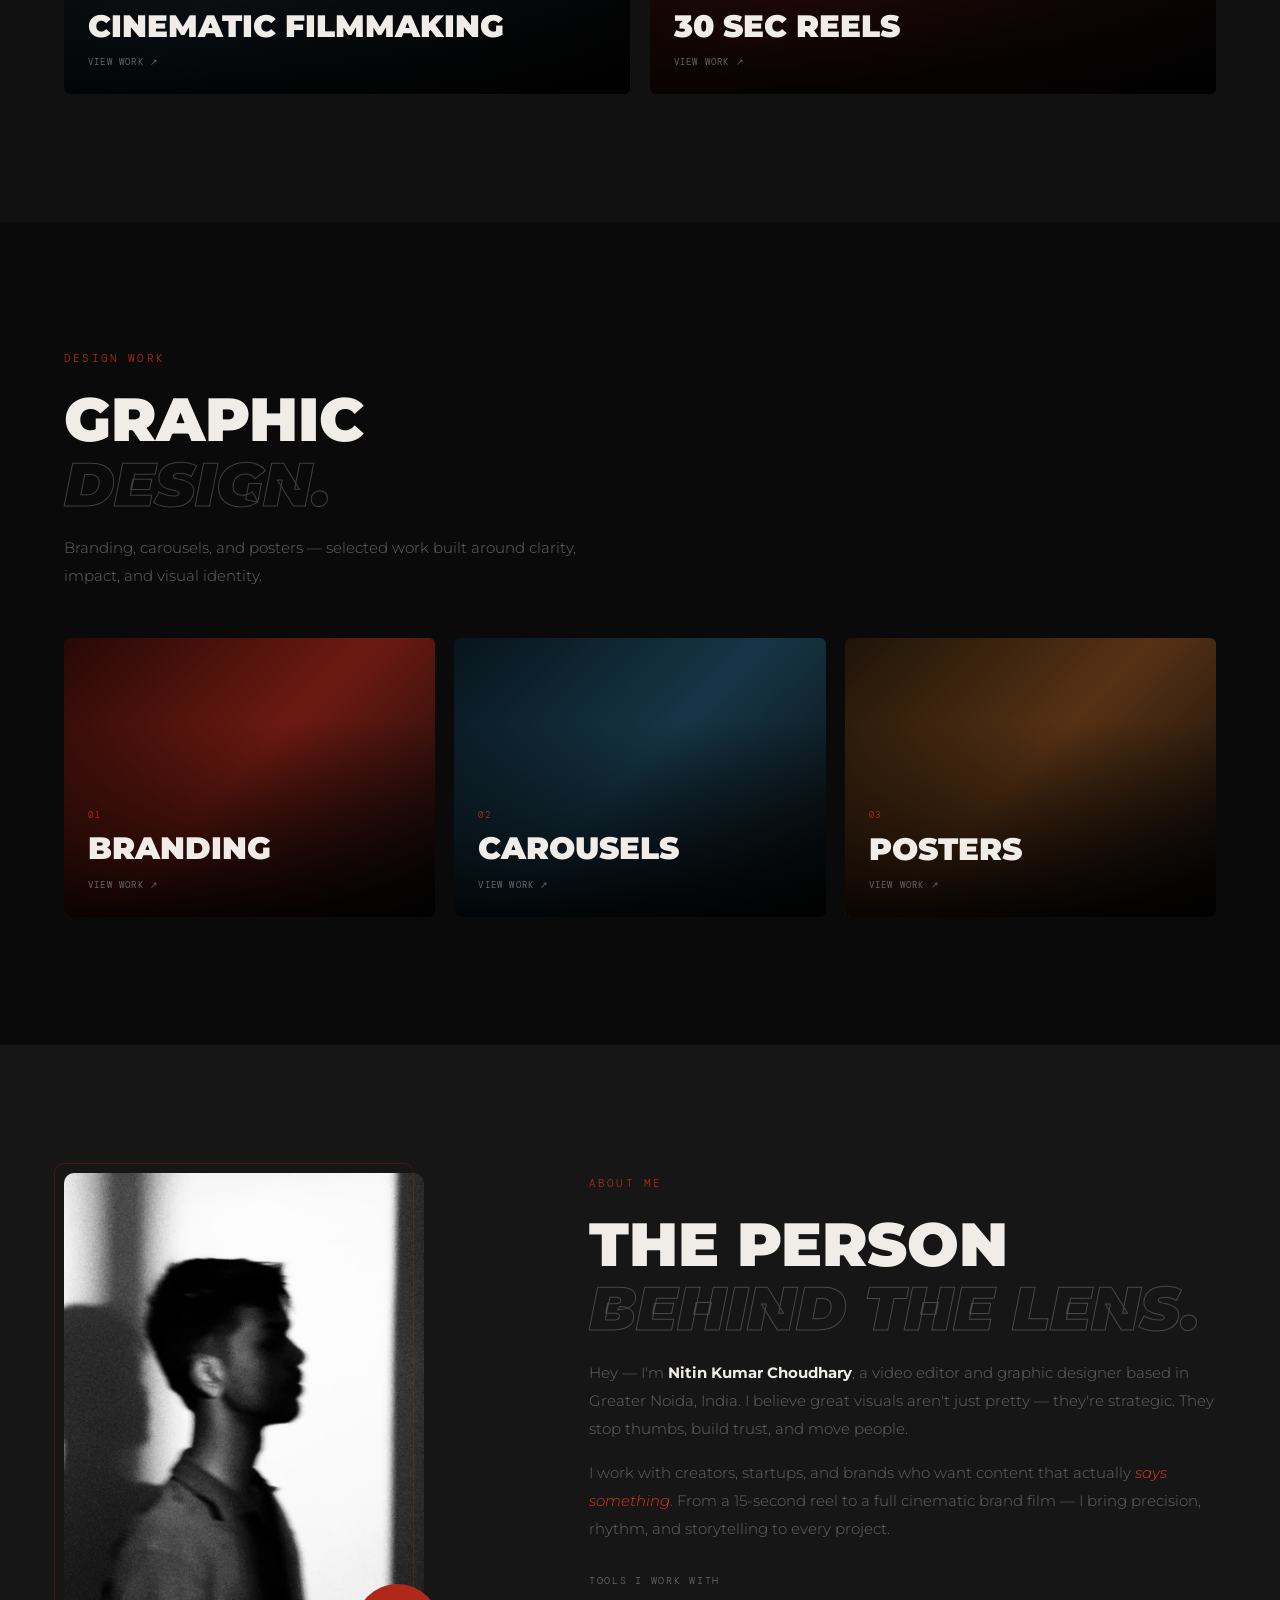
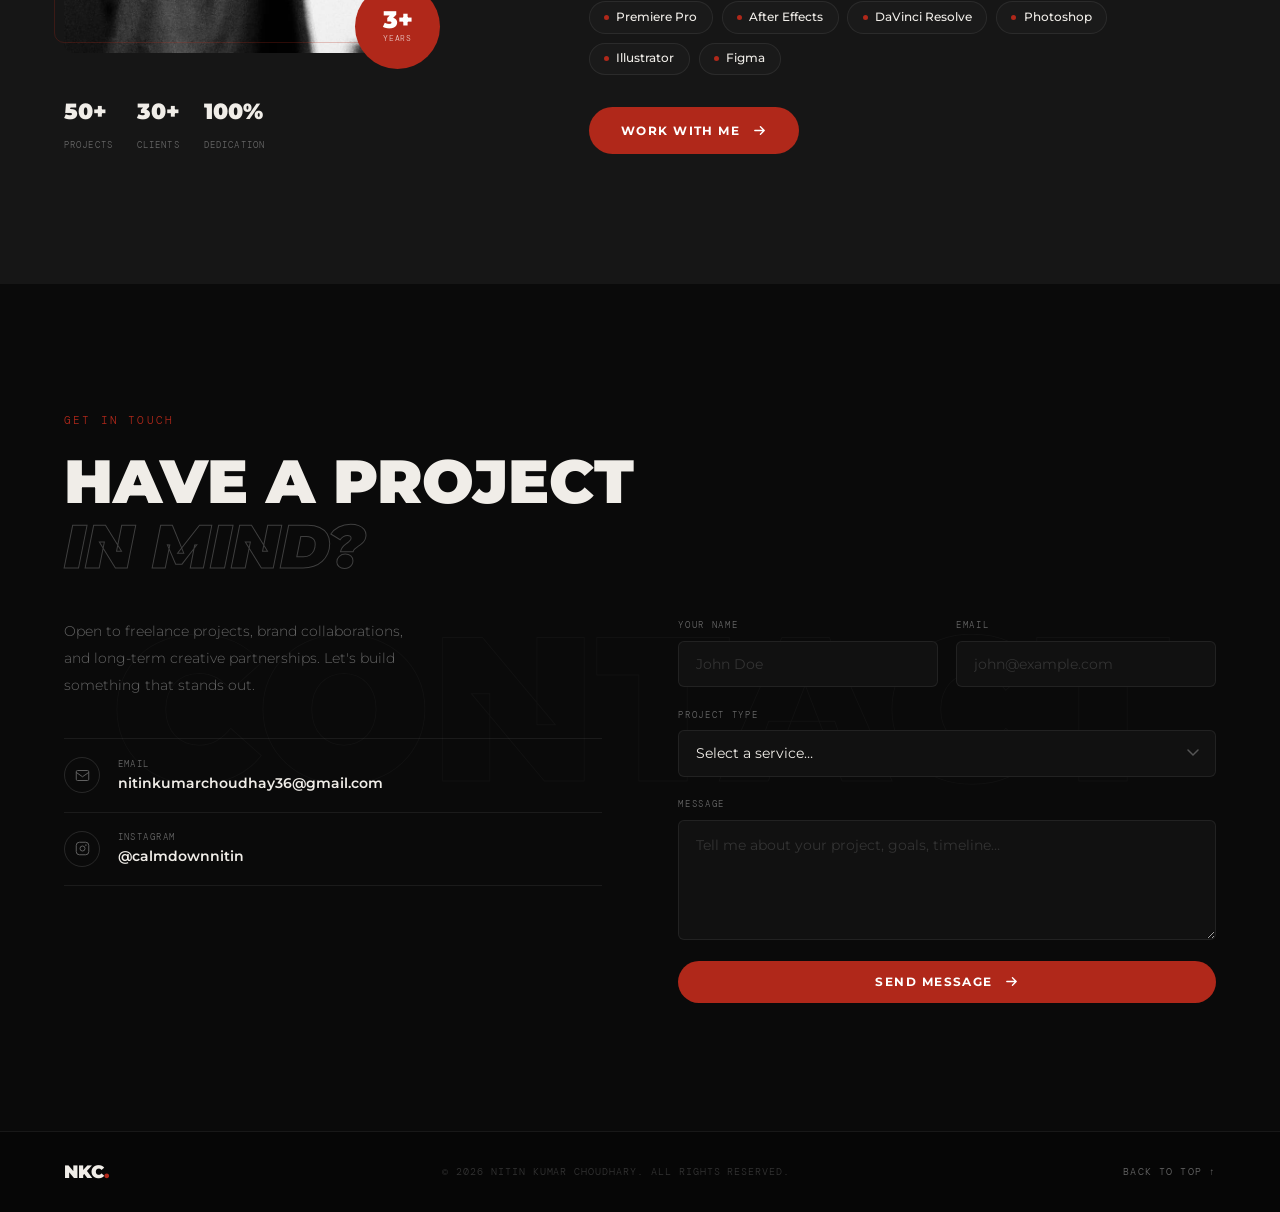
==== commit 9ee2af13: "Refactor category sections and remove Dhanji modal Updated category names and added new styles for c" ====
--- a/index.html
+++ b/index.html
@@ -119,31 +119,31 @@
 .rtitle{font-size:.76rem;font-weight:600;color:#fff}
 /* GRAPHICS */
 .gsec{background:var(--bg)}
-.catrow{display:flex;gap:.65rem;flex-wrap:wrap;margin-bottom:3rem}
-.cbtn{font-family:var(--fm);font-size:.63rem;letter-spacing:.14em;text-transform:uppercase;padding:.38rem 1rem;border:1px solid var(--border);border-radius:2rem;color:var(--muted);transition:all var(--tr)}
-.cbtn:hover{border-color:var(--border2);color:var(--ink)}
-.cbtn.on{background:var(--accent);border-color:var(--accent);color:#fff}
-.ggrid{display:grid;grid-template-columns:repeat(3,1fr);grid-auto-rows:250px;gap:1.2rem}
-.gc{border-radius:var(--rs);overflow:hidden;position:relative;cursor:pointer;transition:opacity .4s,transform .4s}
-.gtall{grid-row:span 2}
-.gi{width:100%;height:100%;transition:transform .5s cubic-bezier(.4,0,.2,1)}
-.gc:hover .gi{transform:scale(1.05)}
-.gi1{background:linear-gradient(135deg,#1a0505,#2d0e0e)}
-.gi2{background:linear-gradient(135deg,#050d1a,#0e1e2d)}
-.gi3{background:linear-gradient(135deg,#080808,#1a1a1a)}
-.gi4{background:linear-gradient(135deg,#050a05,#0f1a0f)}
-.gi5{background:linear-gradient(135deg,#0a0505,#1a0808)}
-.gi6{background:linear-gradient(135deg,#05050a,#0a0a1a)}
-.ghov{position:absolute;inset:0;background:rgba(10,10,10,.9);display:flex;flex-direction:column;align-items:flex-start;justify-content:flex-end;padding:1.4rem;opacity:0;transition:opacity var(--tr)}
-.gc:hover .ghov{opacity:1}
-.ghtitle{font-size:.95rem;font-weight:700;margin-bottom:.3rem}
-.ghcat{font-family:var(--fm);font-size:.6rem;letter-spacing:.12em;text-transform:uppercase;color:var(--accent)}
-.garr{position:absolute;top:1.1rem;right:1.1rem;font-size:1.2rem;transition:transform .25s}
-.gc:hover .garr{transform:translate(3px,-3px)}
-.gfoot{position:absolute;bottom:0;left:0;right:0;padding:.65rem 1rem;background:linear-gradient(to top,rgba(0,0,0,.7),transparent);display:flex;justify-content:space-between;align-items:flex-end;transition:opacity var(--tr)}
-.gc:hover .gfoot{opacity:0}
-.gnm{font-size:.78rem;font-weight:600}
-.gtp{font-family:var(--fm);font-size:.56rem;letter-spacing:.12em;text-transform:uppercase;color:var(--muted)}
+
+
+
+
+
+
+
+
+
+
+
+
+
+
+
+
+
+
+
+
+
+
+
+
+
 /* ABOUT */
 .asec{background:var(--bg3)}
 .agrid{display:grid;grid-template-columns:1fr 1.4fr;gap:6vw;align-items:center}
@@ -195,24 +195,29 @@
 .fcopy{font-family:var(--fm);font-size:.6rem;letter-spacing:.1em;color:var(--muted2);text-transform:uppercase}
 .ftop{font-family:var(--fm);font-size:.6rem;letter-spacing:.12em;text-transform:uppercase;color:var(--muted);transition:color var(--tr)}
 .ftop:hover{color:var(--accent)}
-/* MODAL */
-.modal{position:fixed;inset:0;z-index:8000;display:flex;align-items:center;justify-content:center;padding:1.2rem;opacity:0;pointer-events:none;transition:opacity .35s}
-.modal.open{opacity:1;pointer-events:auto}
-.modal-bg{position:absolute;inset:0;background:rgba(0,0,0,.92);backdrop-filter:blur(10px)}
-.modal-box{position:relative;z-index:1;display:grid;grid-template-columns:1.2fr 1fr;gap:0;max-width:1100px;width:100%;max-height:92vh;background:var(--bg2);border:1px solid var(--border2);border-radius:var(--r);overflow:hidden;transform:translateY(24px) scale(.97);transition:transform .35s cubic-bezier(.4,0,.2,1)}
-.modal.open .modal-box{transform:none}
-.modal-img{width:100%;height:100%;object-fit:contain;object-position:center;min-height:520px;max-height:92vh;display:block;background:#0a0a0a}
-.modal-body{padding:2.5rem;display:flex;flex-direction:column;justify-content:flex-start;overflow-y:auto;max-height:92vh}
-.modal-tag{font-family:var(--fm);font-size:.6rem;letter-spacing:.2em;text-transform:uppercase;color:var(--accent);margin-bottom:.8rem}
-.modal-title{font-size:1.8rem;font-weight:900;text-transform:uppercase;line-height:1.1;margin-bottom:1.5rem}
-.modal-story{font-size:.88rem;color:var(--muted);line-height:1.85;margin-bottom:1.8rem}
-.modal-story strong{color:var(--ink);font-weight:600}
-.modal-tools{display:flex;flex-wrap:wrap;gap:.45rem;margin-bottom:2rem}
-.modal-tool{font-family:var(--fm);font-size:.6rem;letter-spacing:.1em;text-transform:uppercase;padding:.3rem .8rem;border:1px solid var(--border2);border-radius:2rem;color:var(--muted)}
-.modal-close{position:absolute;top:1rem;right:1rem;z-index:2;width:34px;height:34px;border-radius:50%;background:rgba(255,255,255,.06);border:1px solid var(--border2);color:var(--muted);font-size:1rem;display:flex;align-items:center;justify-content:center;cursor:pointer;transition:background var(--tr),color var(--tr)}
-.modal-close:hover{background:var(--accent);color:#fff;border-color:var(--accent)}
+/* CATEGORY CARDS */
+.category-grid{display:grid;gap:1.2rem;margin-top:3rem}
+.graphics-category-grid{grid-template-columns:repeat(3,1fr)}
+.video-category-grid{grid-template-columns:repeat(2,1fr)}
+.category-card{display:block;min-width:0}
+.category-cover{position:relative;aspect-ratio:4/3;border-radius:var(--rs);overflow:hidden;background:var(--bg2)}
+.category-cover-bg{position:absolute;inset:0;transition:transform .65s cubic-bezier(.4,0,.2,1),filter .65s ease}
+.category-card:hover .category-cover-bg{transform:scale(1.055);filter:brightness(.82)}
+.category-overlay{position:absolute;inset:0;display:flex;flex-direction:column;justify-content:flex-end;padding:1.5rem;background:linear-gradient(to top,rgba(0,0,0,.9),rgba(0,0,0,.05) 70%);transition:background .35s ease}
+.category-card:hover .category-overlay{background:linear-gradient(to top,rgba(10,10,10,.94),rgba(176,40,26,.08) 75%)}
+.category-overlay span{font-family:var(--fm);font-size:.58rem;letter-spacing:.18em;color:var(--accent);margin-bottom:.55rem}
+.category-overlay strong{font-size:clamp(1.2rem,2.4vw,2rem);font-weight:900;text-transform:uppercase;line-height:1.05}
+.category-overlay b{font-family:var(--fm);font-size:.58rem;letter-spacing:.13em;text-transform:uppercase;color:var(--muted);margin-top:.8rem;font-weight:400;transition:color var(--tr),transform var(--tr)}
+.category-card:hover .category-overlay b{color:var(--ink);transform:translateX(4px)}
+.branding-cover{background:linear-gradient(135deg,#280906,#721b12 48%,#0a0a0a)}
+.carousel-cover{background:linear-gradient(135deg,#07151d,#17384a 48%,#090909)}
+.poster-cover{background:linear-gradient(135deg,#201508,#5b3415 48%,#090909)}
+.cinematic-cover{background:linear-gradient(135deg,#080d12,#1e2932 48%,#050505)}
+.reels-cover{background:linear-gradient(135deg,#1a0808,#4b1512 48%,#080808)}
+
 @media(max-width:680px){.modal-box{grid-template-columns:1fr}.modal-img{min-height:280px;max-height:340px}}
 @media(max-width:1024px){
+.graphics-category-grid{grid-template-columns:repeat(2,1fr)}
 .hero{grid-template-columns:1fr;padding-top:100px;gap:2.5rem}
 .h-right{order:-1}.pwrap{width:min(280px,80%);margin:0 auto}
 .s1{right:-4%}.s2{left:-4%}
@@ -220,17 +225,18 @@
 .agrid{grid-template-columns:1fr;gap:3rem}
 .apwrap{max-width:260px}
 .cin{grid-template-columns:1fr}
-.ggrid{grid-template-columns:repeat(2,1fr)}
+
 }
 @media(max-width:768px){
+.graphics-category-grid,.video-category-grid{grid-template-columns:1fr}.category-cover{aspect-ratio:16/9}
 .sec{padding:5.5rem 5vw}
 .nav-ul,.nav-cta{display:none}
 .hbg{display:flex}
 .htitle{font-size:clamp(2.3rem,9vw,3.5rem)}
 .pill{display:none}
 .rgrid{grid-template-columns:repeat(2,1fr)}
-.ggrid{grid-template-columns:1fr}
-.gtall{grid-row:span 1;aspect-ratio:16/9}
+
+
 .frow{grid-template-columns:1fr}
 .cbgtxt{display:none}
 .hero{min-height:auto;padding-bottom:3.5rem}
@@ -254,8 +260,8 @@
 <nav class="navbar" id="nav">
   <a class="nav-logo" href="#">NKC<span class="ac">.</span></a>
   <ul class="nav-ul">
-    <li><a href="#reel" class="nl">Work</a></li>
-    <li><a href="#graphics" class="nl">Design</a></li>
+    <li><a href="#reel" class="nl">Video</a></li>
+    <li><a href="#graphics" class="nl">Graphics</a></li>
     <li><a href="#about" class="nl">About</a></li>
     <li><a href="#contact" class="nl">Contact</a></li>
   </ul>
@@ -263,8 +269,8 @@
   <button class="hbg" id="hbg" aria-label="Menu"><span></span><span></span><span></span></button>
 </nav>
 <div class="mob" id="mob">
-  <a href="#reel" class="ml">Work</a>
-  <a href="#graphics" class="ml">Design</a>
+  <a href="#reel" class="ml">Video</a>
+  <a href="#graphics" class="ml">Graphics</a>
   <a href="#about" class="ml">About</a>
   <a href="#contact" class="ml">Contact</a>
 </div>
@@ -282,9 +288,9 @@
       <span class="ln it">that make people</span>
       <span class="ln">stop <span class="hi">scrolling</span><span class="ac">.</span></span>
     </h1>
-    <p class="hsub rv" style="--d:.4s">Video editor &amp; graphic designer crafting cinematic edits, bold identities, and scroll-stopping content for brands.</p>
+    <p class="hsub rv" style="--d:.4s">Video editor &amp; graphic designer crafting cinematic films, sharp reels, bold identities, and scroll-stopping visuals.</p>
     <div class="hctas rv" style="--d:.55s">
-      <a href="#reel" class="btn br">View My Work <svg width="15" height="15" viewBox="0 0 16 16" fill="none"><path d="M3 8h10M9 4l4 4-4 4" stroke="currentColor" stroke-width="1.5" stroke-linecap="round" stroke-linejoin="round"/></svg></a>
+      <a href="#reel" class="btn br">Explore My Work <svg width="15" height="15" viewBox="0 0 16 16" fill="none"><path d="M3 8h10M9 4l4 4-4 4" stroke="currentColor" stroke-width="1.5" stroke-linecap="round" stroke-linejoin="round"/></svg></a>
       <a href="#contact" class="btn bo">Let's Talk</a>
     </div>
   </div>
@@ -300,55 +306,78 @@
   <div class="srhint"><div class="srtrack"><div class="srthumb"></div></div><span>Scroll</span></div>
 </section>
 
-<!-- REEL -->
+<!-- VIDEO EDITING -->
 <section class="sec reel-sec" id="reel">
-  <div class="lbl rv">Selected Work</div>
+  <div class="lbl rv">Video Work</div>
   <div class="rhd">
-    <h2 class="st rv">Video Editing<br><em>Reel.</em></h2>
-    <p class="sd rv">From punchy 15-second social reels to full cinematic productions — I edit with rhythm, intention, and a story in mind.</p>
-  </div>
-  <div class="vwrap rv">
-    <div class="vbox">
-      <div class="vph" id="vph">
-        <div class="vbg"></div>
-        <button class="plg" id="plg" aria-label="Play"><div class="rip"></div><svg width="26" height="26" viewBox="0 0 26 26" fill="white"><polygon points="5,2 24,13 5,24"/></svg></button>
-        <div class="vlbl"><span class="vdur">03:42</span><span class="vtag">2024 Showreel</span></div>
-      </div>
-      <iframe id="vfr" class="vifr hidden" src="" data-src="https://www.youtube.com/embed/YOUR_VIDEO_ID?autoplay=1&rel=0" allow="autoplay;encrypted-media" allowfullscreen title="Showreel"></iframe>
-    </div>
-    <div class="vcaps">
-      <span class="vcap"><span class="vcd">◆</span>Cinematic edits</span>
-      <span class="vcap"><span class="vcd">◆</span>Social media reels</span>
-      <span class="vcap"><span class="vcd">◆</span>Brand &amp; ad films</span>
-      <span class="vcap"><span class="vcd">◆</span>Motion graphics</span>
-    </div>
-  </div>
-  <div class="rgrid">
-    <div class="rc rv" style="--d:0s"><div class="rt rt1"></div><div class="ro"><div class="rpsm"><svg width="13" height="13" viewBox="0 0 14 14" fill="white"><polygon points="2,1 13,7 2,13"/></svg></div><div><span class="rtag">Brand Film</span><p class="rtitle">Product Launch — 60s Cut</p></div></div></div>
-    <div class="rc rv" style="--d:.08s"><div class="rt rt2"></div><div class="ro"><div class="rpsm"><svg width="13" height="13" viewBox="0 0 14 14" fill="white"><polygon points="2,1 13,7 2,13"/></svg></div><div><span class="rtag">Social Media</span><p class="rtitle">Instagram Reels Pack</p></div></div></div>
-    <div class="rc rv" style="--d:.16s"><div class="rt rt3"></div><div class="ro"><div class="rpsm"><svg width="13" height="13" viewBox="0 0 14 14" fill="white"><polygon points="2,1 13,7 2,13"/></svg></div><div><span class="rtag">Cinematic</span><p class="rtitle">Wedding Highlight Film</p></div></div></div>
-    <div class="rc rv" style="--d:.24s"><div class="rt rt4"></div><div class="ro"><div class="rpsm"><svg width="13" height="13" viewBox="0 0 14 14" fill="white"><polygon points="2,1 13,7 2,13"/></svg></div><div><span class="rtag">Motion</span><p class="rtitle">Animated Explainer</p></div></div></div>
+    <h2 class="st rv">Video<br><em>Editing.</em></h2>
+    <p class="sd rv">Cinematic filmmaking and short-form reels — selected work, edited with rhythm, intention, and a story in mind.</p>
+  </div>
+
+  <div class="category-grid video-category-grid">
+    <a href="cinematic.html" class="category-card rv" style="--d:0s">
+      <div class="category-cover">
+        <div class="category-cover-bg cinematic-cover"></div>
+        <div class="category-overlay">
+          <span>01</span>
+          <strong>Cinematic Filmmaking</strong>
+          <b>View Work ↗</b>
+        </div>
+      </div>
+    </a>
+
+    <a href="reels.html" class="category-card rv" style="--d:.1s">
+      <div class="category-cover">
+        <div class="category-cover-bg reels-cover"></div>
+        <div class="category-overlay">
+          <span>02</span>
+          <strong>30 Sec Reels</strong>
+          <b>View Work ↗</b>
+        </div>
+      </div>
+    </a>
   </div>
 </section>
 
-<!-- GRAPHICS -->
+<!-- GRAPHIC DESIGN -->
 <section class="sec gsec" id="graphics">
   <div class="lbl rv">Design Work</div>
-  <h2 class="st rv">Graphics &amp;<br><em>Visual Design.</em></h2>
-  <p class="sd rv">Logos, social kits, posters, and brand identities — built around clarity, impact, and lasting impression.</p>
-  <div class="catrow rv">
-    <button class="cbtn on" data-c="all">All</button>
-    <button class="cbtn" data-c="branding">Branding</button>
-    <button class="cbtn" data-c="social">Social</button>
-    <button class="cbtn" data-c="print">Print</button>
-  </div>
-  <div class="ggrid">
-    <div class="gc rv" data-c="branding" style="--d:0s"><div class="gi gi1"></div><div class="ghov"><p class="ghtitle">Brand Identity Kit</p><span class="ghcat">Logo · Typography · Colors</span><span class="garr">↗</span></div><div class="gfoot"><span class="gnm">Brand Identity</span><span class="gtp">Branding</span></div></div>
-    <div class="gc rv" data-c="social" style="--d:.07s"><div class="gi gi2"></div><div class="ghov"><p class="ghtitle">Social Media Pack</p><span class="ghcat">Instagram · Stories · Reels</span><span class="garr">↗</span></div><div class="gfoot"><span class="gnm">Social Kit</span><span class="gtp">Social</span></div></div>
-    <div class="gc gtall rv" data-c="print" style="--d:.14s"><img src="Instagram post - dhanji 1st.png" alt="Poster" class="gi" style="object-fit:cover;object-position:center"/><div class="ghov"><p class="ghtitle">Dhanji</p><span class="ghcat">Poster · Print Design</span><span class="garr">↗</span></div><div class="gfoot"><span class="gnm">Poster</span><span class="gtp">Print</span></div></div>
-    <div class="gc rv" data-c="branding" style="--d:.21s"><div class="gi gi4"></div><div class="ghov"><p class="ghtitle">Logo Design</p><span class="ghcat">Wordmark · Icon</span><span class="garr">↗</span></div><div class="gfoot"><span class="gnm">Logo System</span><span class="gtp">Branding</span></div></div>
-    <div class="gc rv" data-c="social" style="--d:.28s"><div class="gi gi5"></div><div class="ghov"><p class="ghtitle">YouTube Thumbnails</p><span class="ghcat">High CTR Design</span><span class="garr">↗</span></div><div class="gfoot"><span class="gnm">Thumbnails</span><span class="gtp">Social</span></div></div>
-    <div class="gc rv" data-c="branding" style="--d:.35s"><div class="gi gi6"></div><div class="ghov"><p class="ghtitle">Brand Guidelines</p><span class="ghcat">Full Style System</span><span class="garr">↗</span></div><div class="gfoot"><span class="gnm">Brand Manual</span><span class="gtp">Branding</span></div></div>
+  <h2 class="st rv">Graphic<br><em>Design.</em></h2>
+  <p class="sd rv">Branding, carousels, and posters — selected work built around clarity, impact, and visual identity.</p>
+
+  <div class="category-grid graphics-category-grid">
+    <a href="branding.html" class="category-card rv" style="--d:0s">
+      <div class="category-cover">
+        <div class="category-cover-bg branding-cover"></div>
+        <div class="category-overlay">
+          <span>01</span>
+          <strong>Branding</strong>
+          <b>View Work ↗</b>
+        </div>
+      </div>
+    </a>
+
+    <a href="carousels.html" class="category-card rv" style="--d:.1s">
+      <div class="category-cover">
+        <div class="category-cover-bg carousel-cover"></div>
+        <div class="category-overlay">
+          <span>02</span>
+          <strong>Carousels</strong>
+          <b>View Work ↗</b>
+        </div>
+      </div>
+    </a>
+
+    <a href="posters.html" class="category-card rv" style="--d:.2s">
+      <div class="category-cover">
+        <div class="category-cover-bg poster-cover"></div>
+        <div class="category-overlay">
+          <span>03</span>
+          <strong>Posters</strong>
+          <b>View Work ↗</b>
+        </div>
+      </div>
+    </a>
   </div>
 </section>
 
@@ -425,32 +454,6 @@
     <a href="#top" class="ftop">Back to top ↑</a>
   </div>
 </footer>
-
-<!-- DHANJI MODAL -->
-<div class="modal" id="dhanjiModal">
-  <div class="modal-bg" id="dhanjiModalBg"></div>
-  <div class="modal-box">
-    <button class="modal-close" id="dhanjiClose">✕</button>
-    <img src="Instagram post - dhanji 1st.png" alt="Dhanji Poster" class="modal-img"/>
-    <div class="modal-body">
-      <div>
-        <div class="modal-tag">Print · Poster Design</div>
-        <h2 class="modal-title">Dhanji —<br/>Limited Edition</h2>
-        <p class="modal-story">
-          <strong>Dhanji</strong> is a DHH (Desi Hip Hop) artist from <strong>Ahmedabad</strong> whose music hits hard — raw, street-level, and unapologetically bold. When I listened to his tracks, the sound painted a very specific visual in my head: gritty textures, burning orange tones, and a vintage poster feel that matched the ruggedness of his style.
-        </p>
-        <p class="modal-story">
-          I wanted the poster to <strong>sound like his music looks</strong> — so I leaned into distressed paper textures, a duotone red-orange treatment on his portrait, and a bold hand-crafted typeface for the name. The "RUAB" repeated watermark in the background adds depth and references his artistic identity. The <strong>Limited Edition stamp</strong> in the corner was a deliberate touch — treating the artist like a collector's item.
-        </p>
-        <div class="modal-tools">
-          <span class="modal-tool">Photoshop</span>
-          <span class="modal-tool">Figma</span>
-          <span class="modal-tool">Snapseed</span>
-        </div>
-      </div>
-    </div>
-  </div>
-</div>
 
 <script>
 window.addEventListener('load',()=>{
@@ -478,13 +481,6 @@
   const f=document.getElementById('vfr');f.src=f.dataset.src;
   document.getElementById('vph').classList.add('hidden');f.classList.remove('hidden');
 });
-document.querySelectorAll('.cbtn').forEach(btn=>{
-  btn.addEventListener('click',()=>{
-    document.querySelectorAll('.cbtn').forEach(b=>b.classList.remove('on'));btn.classList.add('on');
-    const c=btn.dataset.c;
-    document.querySelectorAll('.gc').forEach(card=>{const s=c==='all'||card.dataset.c===c;card.style.opacity=s?'1':'0.2';card.style.pointerEvents=s?'auto':'none';});
-  });
-});
 document.getElementById('cform').addEventListener('submit',async e=>{
   e.preventDefault();
   const btn=document.getElementById('sbtn'),txt=document.getElementById('btxt');
@@ -505,16 +501,6 @@
   const cx=innerWidth/2,cy=innerHeight/2,dx=(e.clientX-cx)/cx,dy=(e.clientY-cy)/cy;
   document.querySelectorAll('.pill').forEach((p,i)=>{const d=(i+1)*7;p.style.transform=`translate(${dx*d}px,${dy*d}px)`;});
 });
-// Dhanji Modal
-const dModal=document.getElementById('dhanjiModal');
-document.getElementById('dhanjiClose').addEventListener('click',()=>dModal.classList.remove('open'));
-document.getElementById('dhanjiModalBg').addEventListener('click',()=>dModal.classList.remove('open'));
-document.addEventListener('keydown',e=>{if(e.key==='Escape')dModal.classList.remove('open');});
-document.querySelectorAll('.gc').forEach(card=>{
-  if(card.querySelector('img[src="Instagram post - dhanji 1st.png"]')){
-    card.addEventListener('click',()=>dModal.classList.add('open'));
-  }
-});
 </script>
 </body>
 </html>
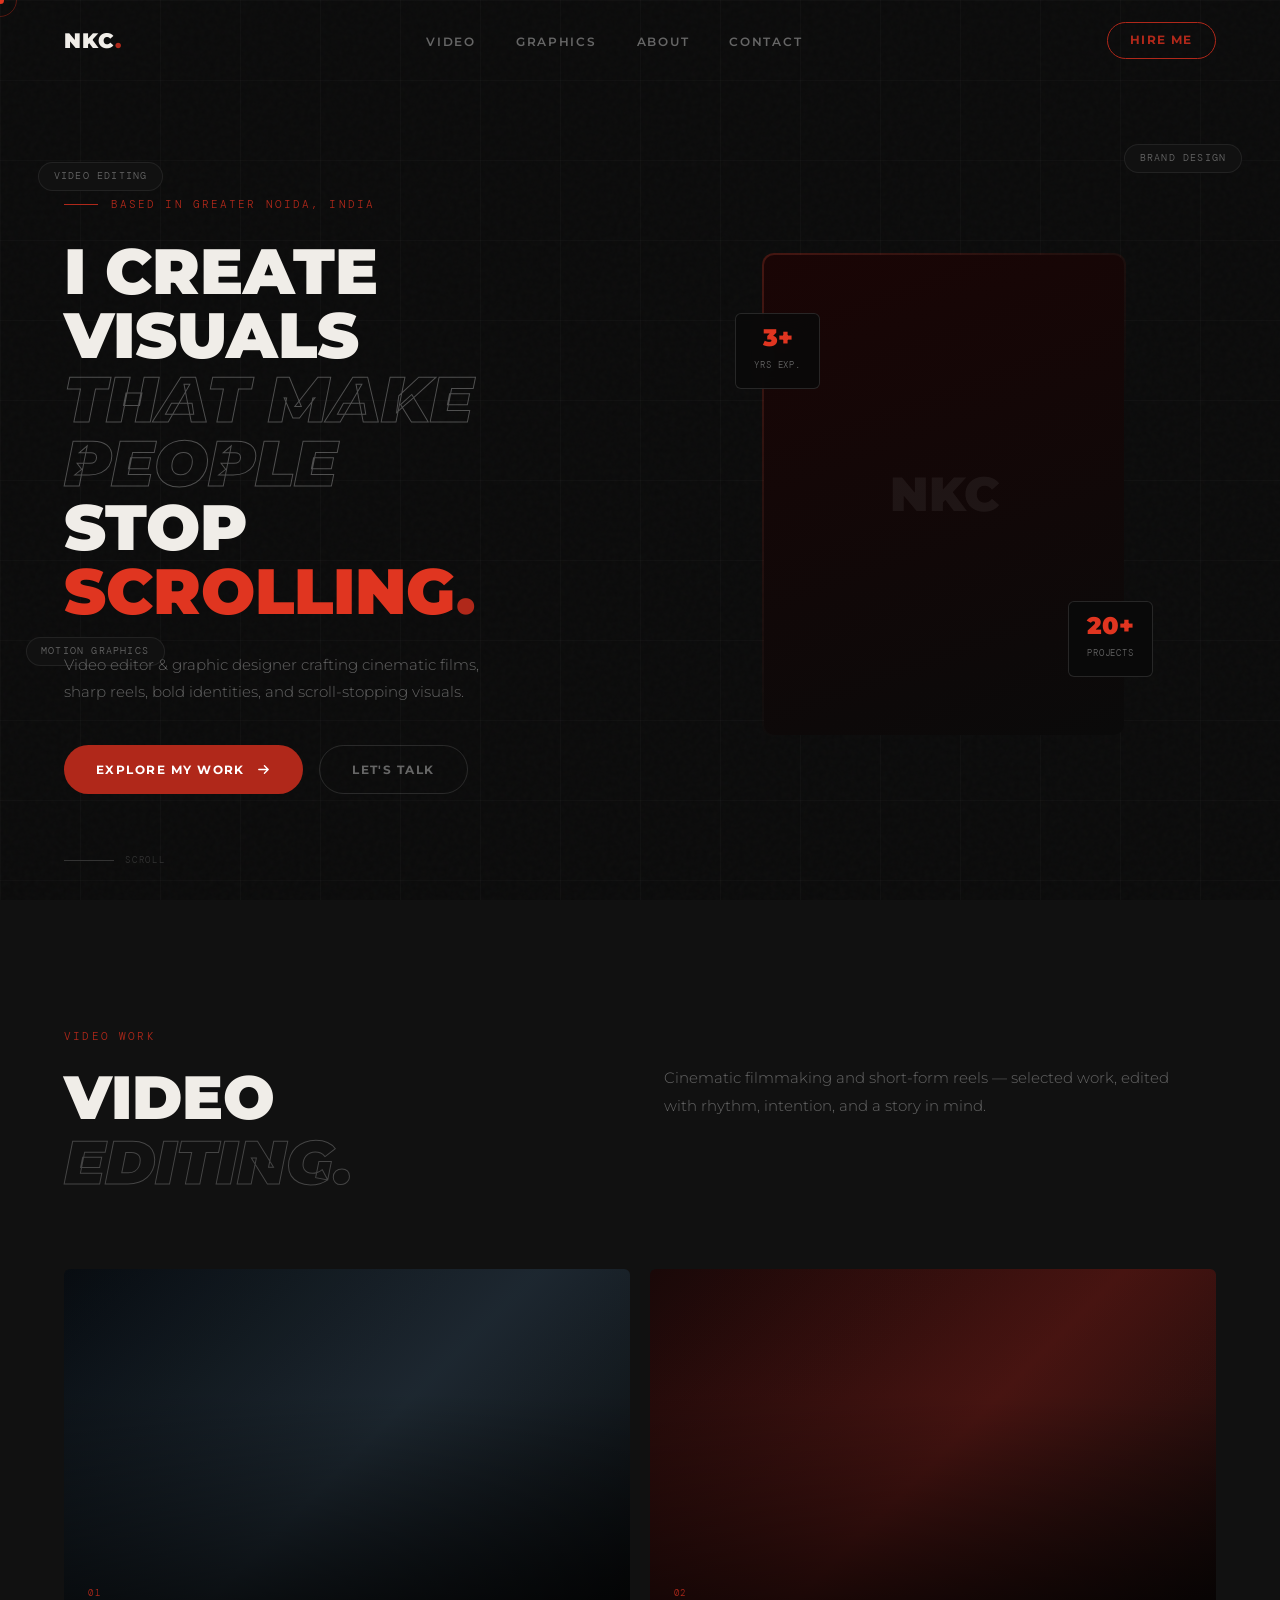
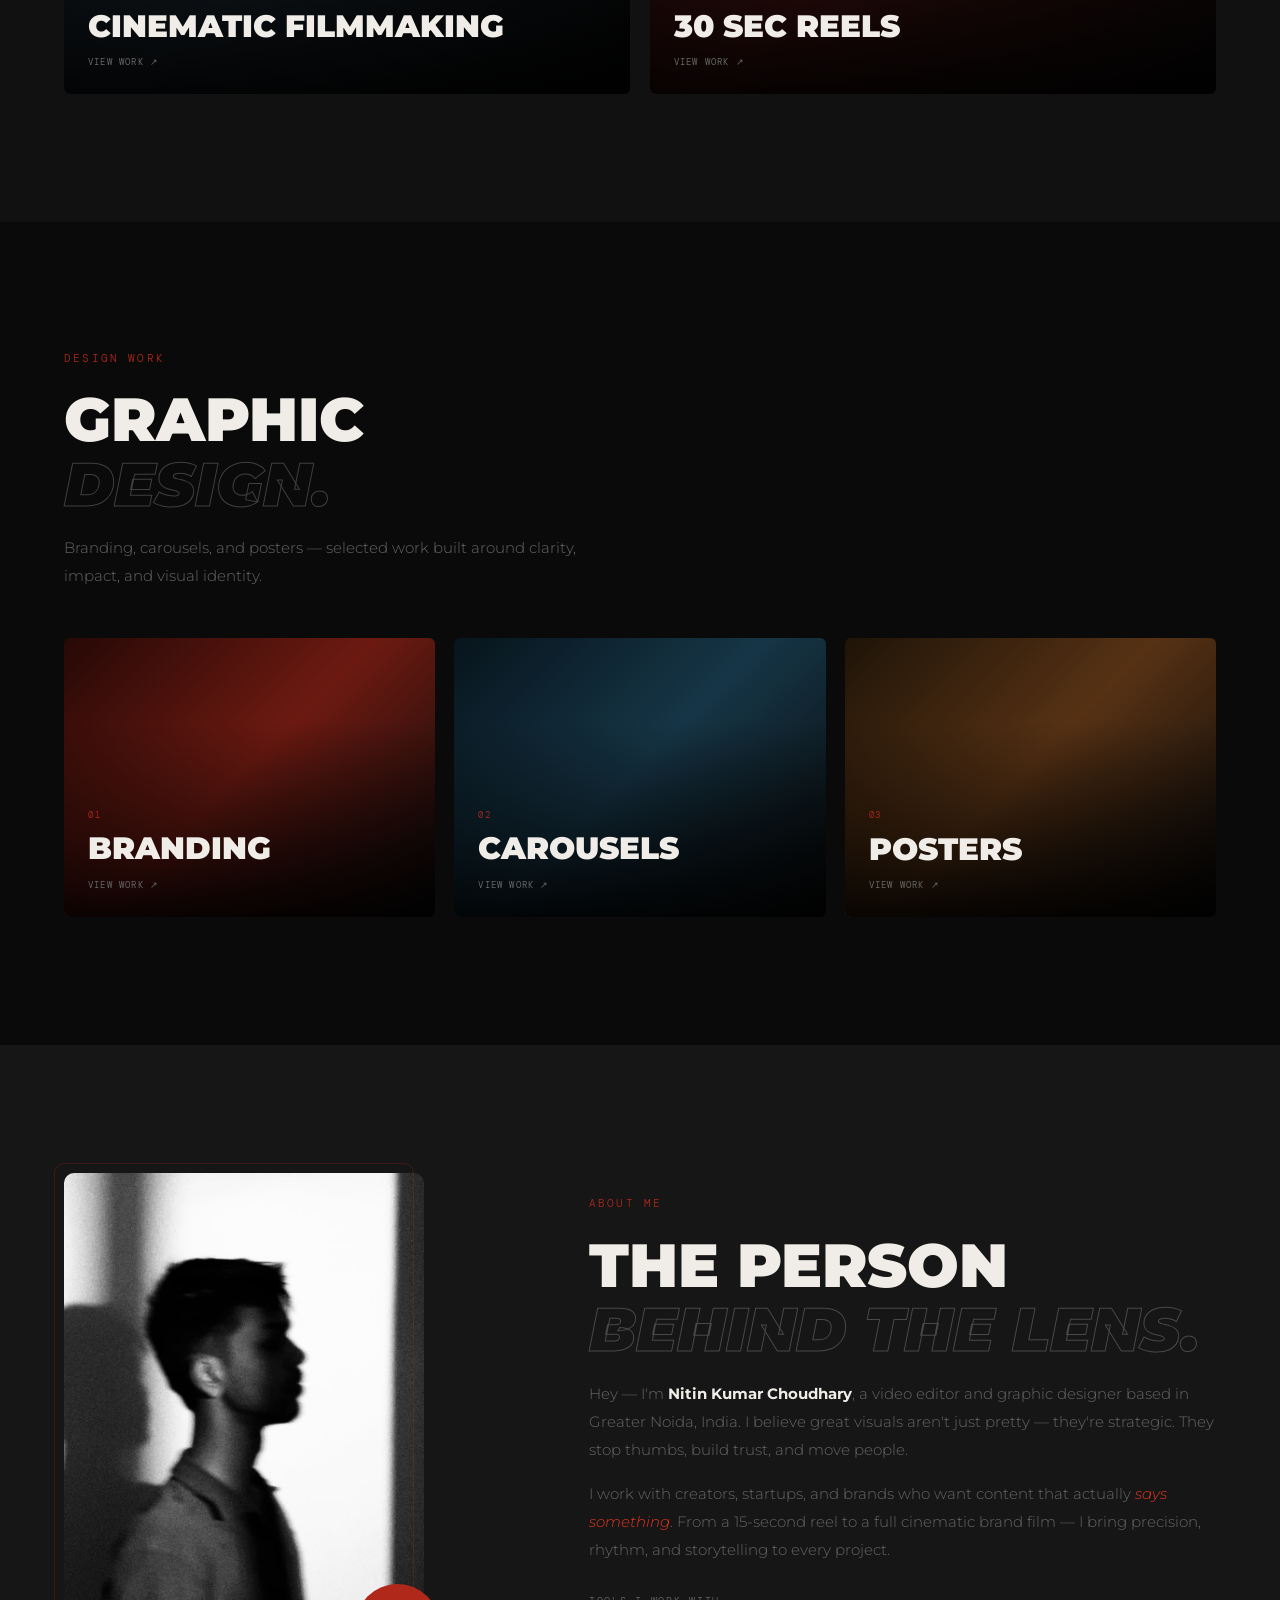
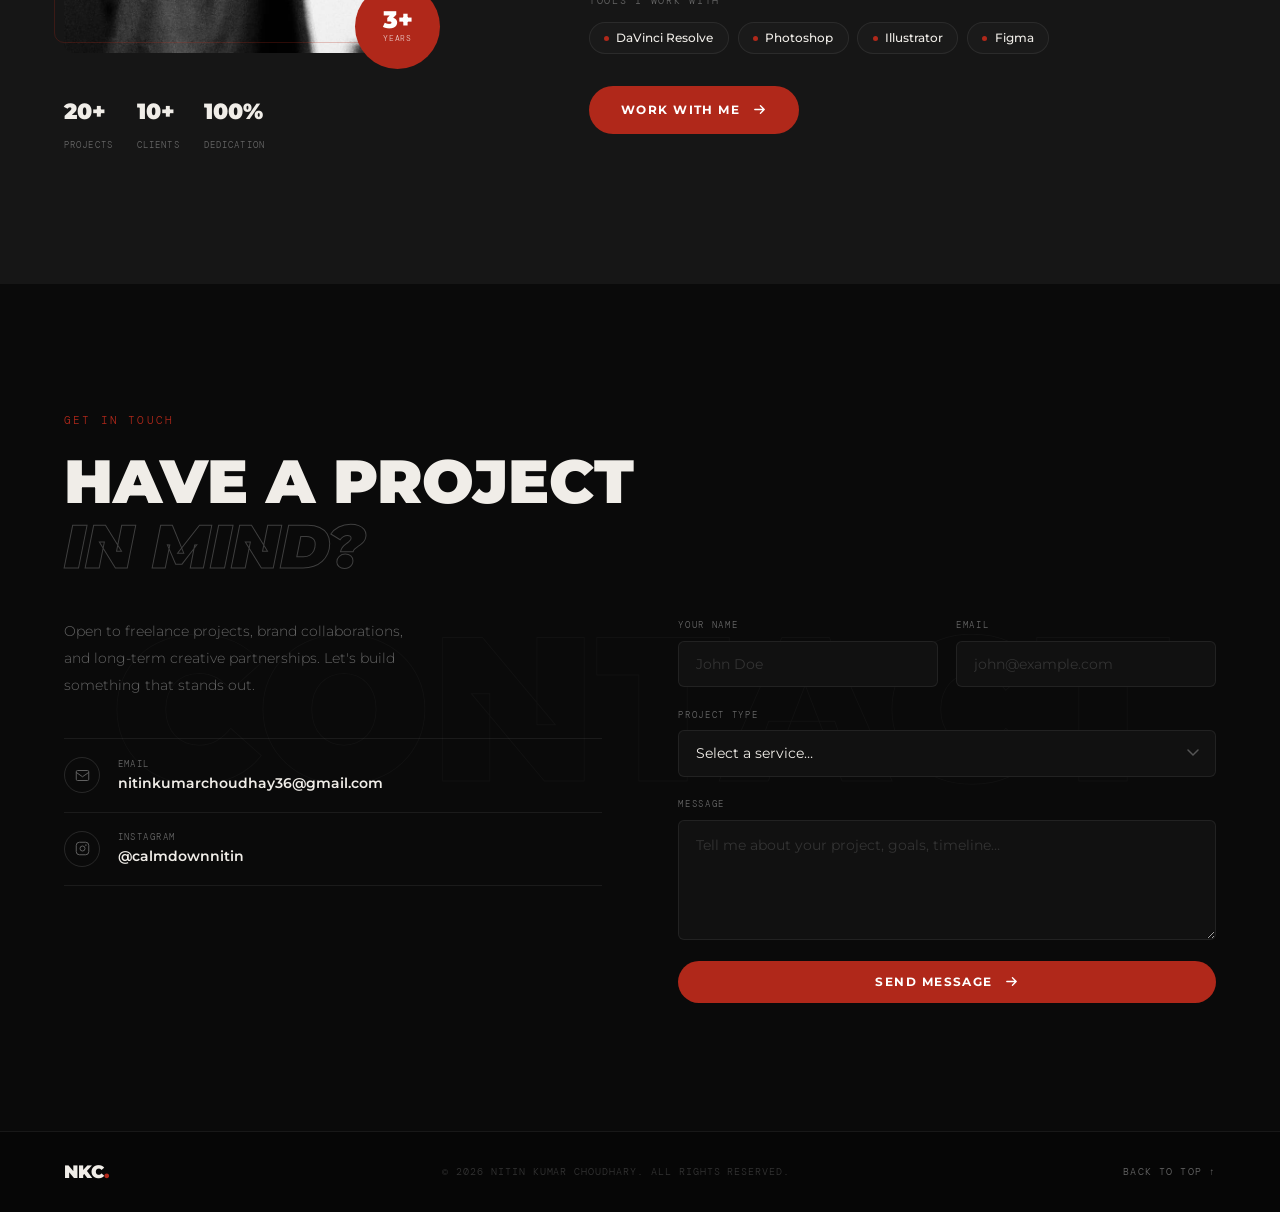
==== commit 833e61d5: "Modify project and client statistics in index.html Updated project and client counts in the statisti" ====
--- a/index.html
+++ b/index.html
@@ -299,7 +299,7 @@
       <div class="pph">NKC</div>
       <!-- Replace div above with: <img src="your-photo.jpg" alt="Nitin" class="himg"> -->
       <div class="pglow"></div>
-      <div class="sc-card s1"><strong>50+</strong><span>Projects</span></div>
+      <div class="sc-card s1"><strong>20+</strong><span>Projects</span></div>
       <div class="sc-card s2"><strong>3+</strong><span>Yrs Exp.</span></div>
     </div>
   </div>
@@ -391,8 +391,8 @@
         <div class="abadge"><strong>3+</strong><span>Years</span></div>
       </div>
       <div class="astats">
-        <div class="astat"><strong>50+</strong><span>Projects</span></div>
-        <div class="astat"><strong>30+</strong><span>Clients</span></div>
+        <div class="astat"><strong>20+</strong><span>Projects</span></div>
+        <div class="astat"><strong>10+</strong><span>Clients</span></div>
         <div class="astat"><strong>100%</strong><span>Dedication</span></div>
       </div>
     </div>
@@ -403,8 +403,6 @@
       <p class="bio">I work with creators, startups, and brands who want content that actually <em>says something</em>. From a 15-second reel to a full cinematic brand film — I bring precision, rhythm, and storytelling to every project.</p>
       <p class="tlbl">Tools I work with</p>
       <div class="trow">
-        <span class="tool"><span class="tdot"></span>Premiere Pro</span>
-        <span class="tool"><span class="tdot"></span>After Effects</span>
         <span class="tool"><span class="tdot"></span>DaVinci Resolve</span>
         <span class="tool"><span class="tdot"></span>Photoshop</span>
         <span class="tool"><span class="tdot"></span>Illustrator</span>
